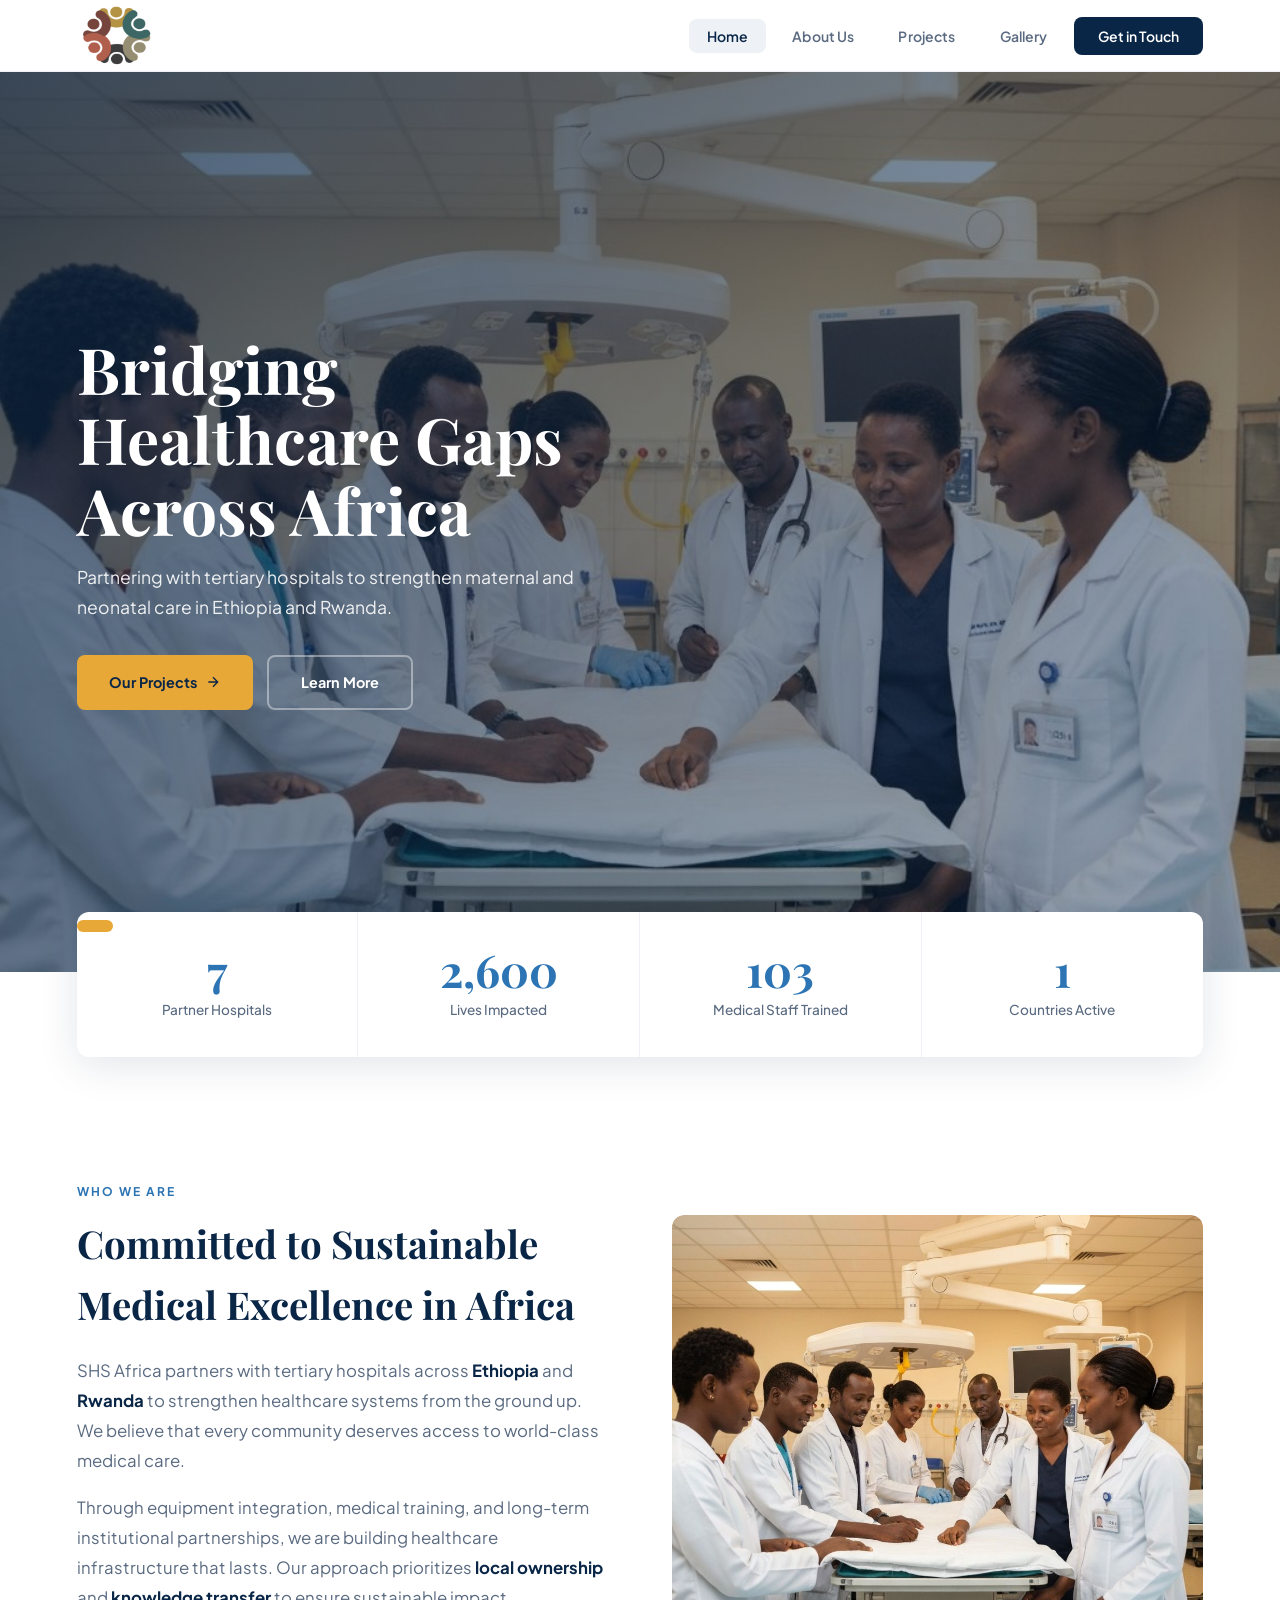
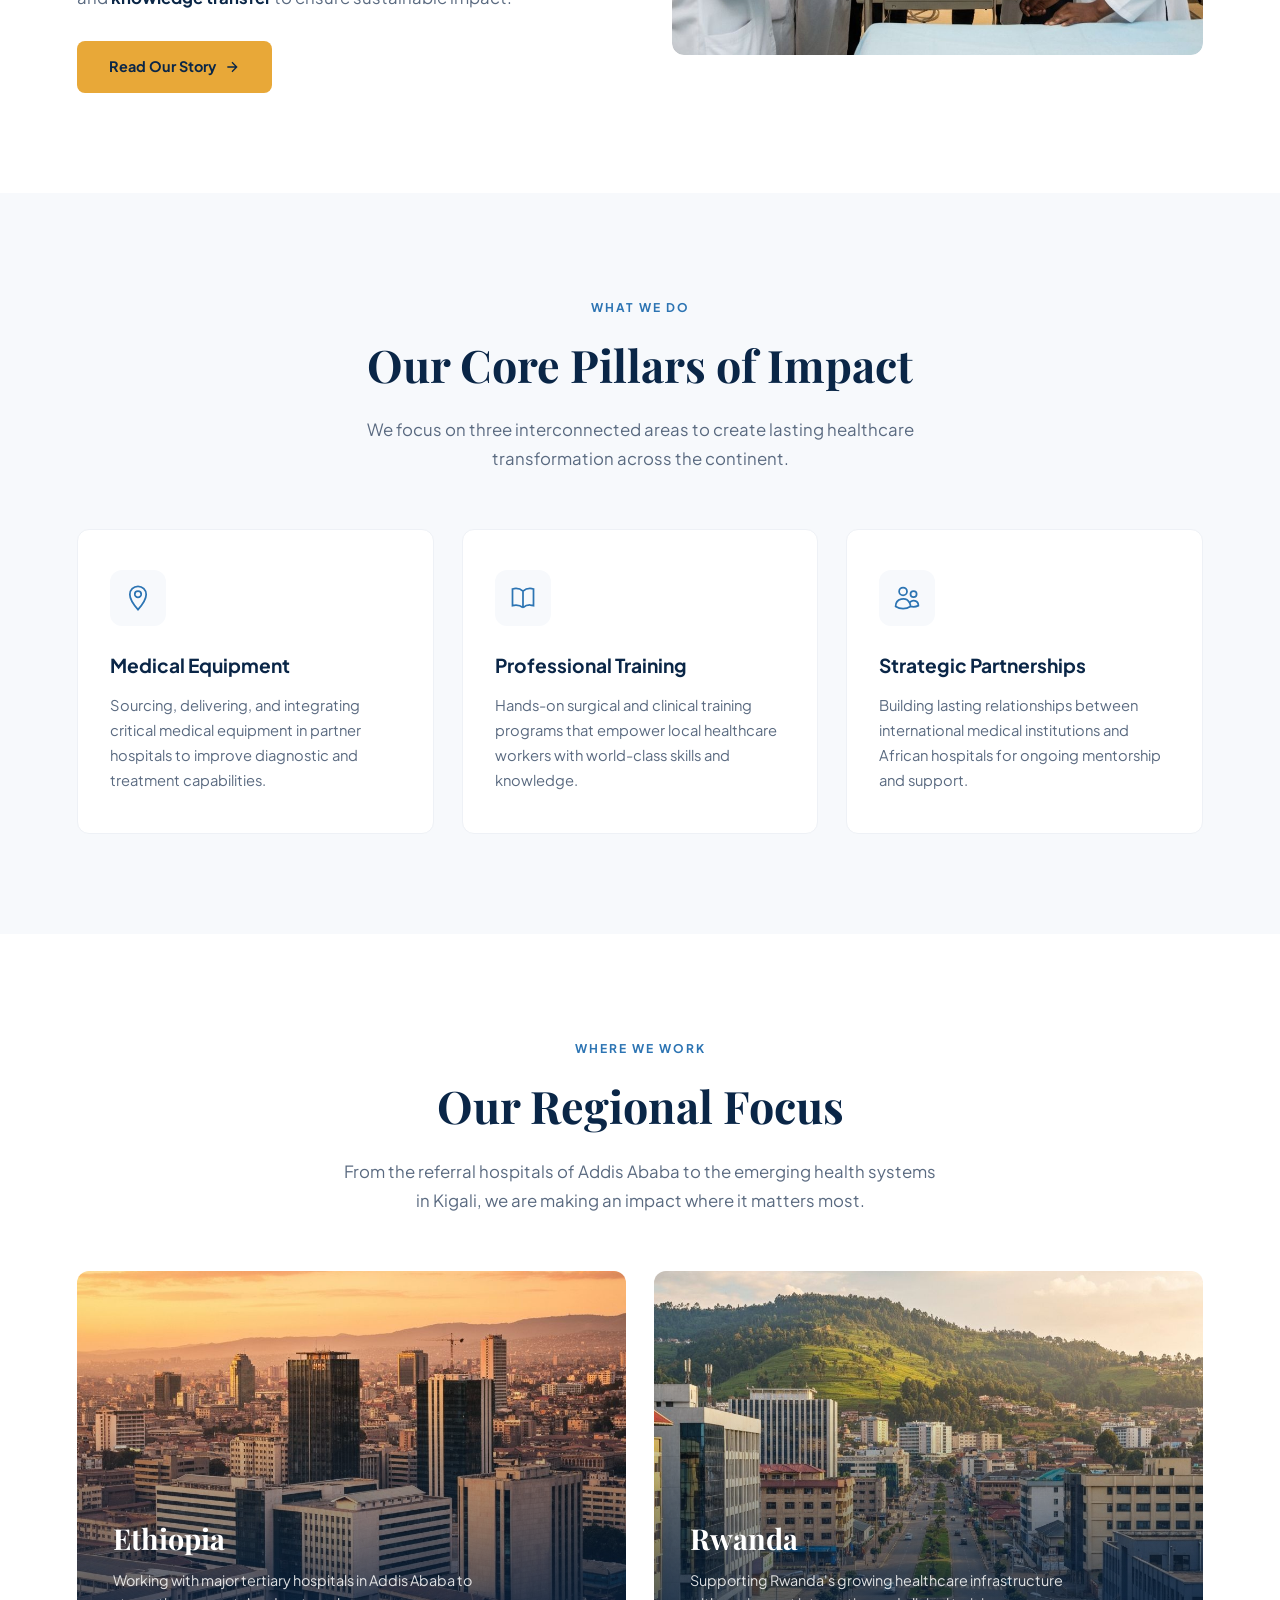
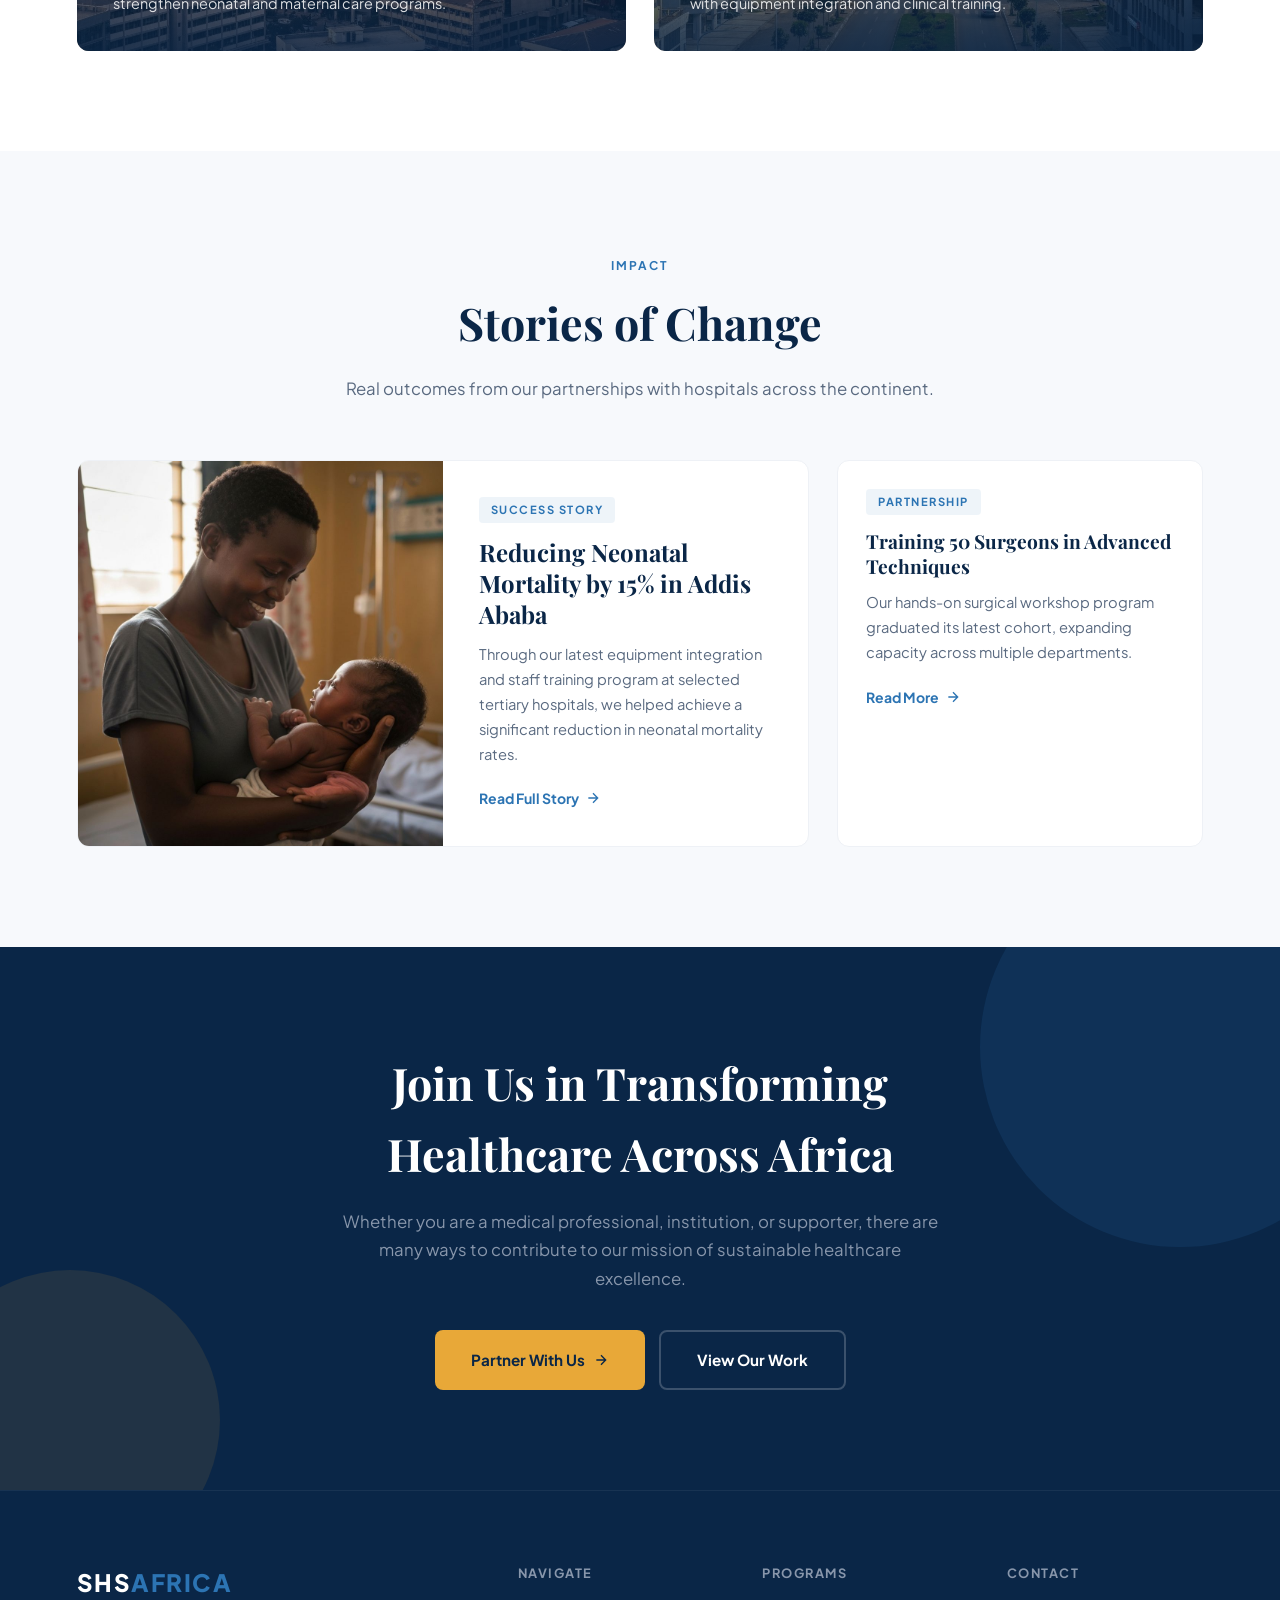
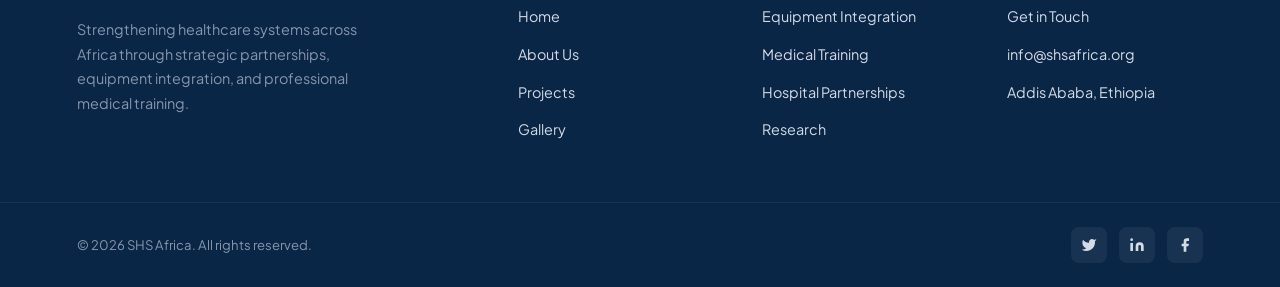
==== public/index.html @ d33ecc24 "first commit" ====
<!DOCTYPE html>
<html lang="en">
<head>
    <meta charset="UTF-8">
    <meta name="viewport" content="width=device-width, initial-scale=1.0">
    <title>Home | SHS Africa</title>
    <meta name="description" content="SHS Africa - Bridging healthcare gaps across Ethiopia and Rwanda through medical training, equipment, and partnerships.">
    <link rel="stylesheet" href="style.css">
    <link href="https://fonts.googleapis.com/css2?family=Plus+Jakarta+Sans:wght@400;500;600;700;800&family=Playfair+Display:wght@500;700;800&display=swap" rel="stylesheet">
</head>
<body>
    <!-- Navbar -->
    <nav class="navbar" id="navbar">
        <a href="index.html" class="logo"><img src="images/logo (1).png" style="width:80px; height: 60px;"></a>
       <button class="menu-toggle" id="menuToggle" aria-label="Toggle navigation menu">
            <span></span>
            <span></span>
            <span></span>
        </button>
        <ul class="nav-links" id="navLinks">
            <li><a href="index.html" class="active">Home</a></li>
            <li><a href="about.html">About Us</a></li>
            <li><a href="projects.html">Projects</a></li>
            <li><a href="gallery.html">Gallery</a></li>
            <li><a href="contact.html" class="btn-nav">Get in Touch</a></li>
        </ul>
    </nav>

    <!-- Hero Slider -->
    <section class="hero-slider" id="heroSlider">
        <div class="slide active" style="background-image: url('images/hero-1.jpg')">
            <div class="hero-content">
                <!-- <span class="hero-tag">Healthcare Excellence</span> -->
                <h1>Bridging Healthcare Gaps Across Africa</h1>
                <p>Partnering with tertiary hospitals to strengthen maternal and neonatal care in Ethiopia and Rwanda.</p>
                <div class="hero-buttons">
                    <a href="projects.html" class="btn-primary">
                        Our Projects
                        <svg width="16" height="16" viewBox="0 0 24 24" fill="none" stroke="currentColor" stroke-width="2"><path d="M5 12h14m-7-7 7 7-7 7"/></svg>
                    </a>
                    <a href="about.html" class="btn-outline">Learn More</a>
                </div>
            </div>
        </div>
        <div class="slide" style="background-image: url('images/hero-2.jpg')">
            <div class="hero-content">
                <!-- <span class="hero-tag">Saving Lives</span> -->
                <h1>Every Mother and Child Deserves a Chance</h1>
                <p>Our programs focus on reducing neonatal mortality and improving maternal health outcomes across the continent.</p>
                <div class="hero-buttons">
                    <a href="about.html" class="btn-primary">
                        About Our Mission
                        <svg width="16" height="16" viewBox="0 0 24 24" fill="none" stroke="currentColor" stroke-width="2"><path d="M5 12h14m-7-7 7 7-7 7"/></svg>
                    </a>
                    <a href="contact.html" class="btn-outline">Partner With Us</a>
                </div>
            </div>
        </div>
        <div class="slide" style="background-image: url('images/hero-3.jpg')">
            <div class="hero-content">
                <!-- <span class="hero-tag">Medical Training</span> -->
                <h1>Building Capacity Through Knowledge Transfer</h1>
                <p>Empowering healthcare professionals with advanced training in surgical techniques and critical care.</p>
                <div class="hero-buttons">
                    <a href="projects.html" class="btn-primary">
                        Explore Programs
                        <svg width="16" height="16" viewBox="0 0 24 24" fill="none" stroke="currentColor" stroke-width="2"><path d="M5 12h14m-7-7 7 7-7 7"/></svg>
                    </a>
                    <a href="gallery.html" class="btn-outline">View Gallery</a>
                </div>
            </div>
        </div>
        <div class="slider-dots" id="sliderDots"></div>
    </section>

    <!-- Stats Bar -->
    <section class="stats-bar reveal">
        <div class="stats-inner">
            <div class="stat-item">
                <div class="stat-number" data-target="15">0</div>
                <div class="stat-label">Partner Hospitals</div>
            </div>
            <div class="stat-item">
                <div class="stat-number" data-target="5000">0</div>
                <div class="stat-label">Lives Impacted</div>
            </div>
            <div class="stat-item">
                <div class="stat-number" data-target="200">0</div>
                <div class="stat-label">Medical Staff Trained</div>
            </div>
            <div class="stat-item">
                <div class="stat-number" data-target="2">0</div>
                <div class="stat-label">Countries Active</div>
            </div>
        </div>
    </section>

    <!-- Mission Section -->
    <section class="mission-section">
        <div class="mission-grid">
            <div class="mission-content reveal-left">
                <span class="section-tag">Who We Are</span>
                <h2>Committed to Sustainable Medical Excellence in Africa</h2>
                <p>SHS Africa partners with tertiary hospitals across <strong>Ethiopia</strong> and <strong>Rwanda</strong> to strengthen healthcare systems from the ground up. We believe that every community deserves access to world-class medical care.</p>
                <p>Through equipment integration, medical training, and long-term institutional partnerships, we are building healthcare infrastructure that lasts. Our approach prioritizes <strong>local ownership</strong> and <strong>knowledge transfer</strong> to ensure sustainable impact.</p>
                <div style="margin-top: 28px;">
                    <a href="about.html" class="btn-primary">
                        Read Our Story
                        <svg width="16" height="16" viewBox="0 0 24 24" fill="none" stroke="currentColor" stroke-width="2"><path d="M5 12h14m-7-7 7 7-7 7"/></svg>
                    </a>
                </div>
            </div>
            <div class="mission-image reveal-right">
                <img src="images/hero-1.jpg" alt="SHS Africa team working at a hospital in Ethiopia">
            </div>
        </div>
    </section>

    <!-- Pillars Section -->
    <section class="pillars-section">
        <div class="section-header reveal">
            <span class="section-tag">What We Do</span>
            <h2>Our Core Pillars of Impact</h2>
            <p>We focus on three interconnected areas to create lasting healthcare transformation across the continent.</p>
        </div>
        <div class="pillars-grid">
            <div class="pillar-card reveal" style="transition-delay: 0.1s;">
                <div class="pillar-icon">
                    <svg viewBox="0 0 24 24"><path d="M12 2a7 7 0 0 0-7 7c0 5 7 13 7 13s7-8 7-13a7 7 0 0 0-7-7Zm0 9.5A2.5 2.5 0 1 1 12 6a2.5 2.5 0 0 1 0 5.5Z"/></svg>
                </div>
                <h3>Medical Equipment</h3>
                <p>Sourcing, delivering, and integrating critical medical equipment in partner hospitals to improve diagnostic and treatment capabilities.</p>
            </div>
            <div class="pillar-card reveal" style="transition-delay: 0.2s;">
                <div class="pillar-icon">
                    <svg viewBox="0 0 24 24"><path d="M12 6.042A8.967 8.967 0 0 0 6 3.75c-1.052 0-2.062.18-3 .512v14.25A8.987 8.987 0 0 1 6 18c2.305 0 4.408.867 6 2.292m0-14.25a8.966 8.966 0 0 1 6-2.292c1.052 0 2.062.18 3 .512v14.25A8.987 8.987 0 0 0 18 18a8.967 8.967 0 0 0-6 2.292m0-14.25v14.25"/></svg>
                </div>
                <h3>Professional Training</h3>
                <p>Hands-on surgical and clinical training programs that empower local healthcare workers with world-class skills and knowledge.</p>
            </div>
            <div class="pillar-card reveal" style="transition-delay: 0.3s;">
                <div class="pillar-icon">
                    <svg viewBox="0 0 24 24"><path d="M15 19.128a9.38 9.38 0 0 0 2.625.372 9.337 9.337 0 0 0 4.121-.952 4.125 4.125 0 0 0-7.533-2.493M15 19.128v-.003c0-1.113-.285-2.16-.786-3.07M15 19.128v.106A12.318 12.318 0 0 1 8.624 21c-2.331 0-4.512-.645-6.374-1.766l-.001-.109a6.375 6.375 0 0 1 11.964-3.07M12 6.375a3.375 3.375 0 1 1-6.75 0 3.375 3.375 0 0 1 6.75 0Zm8.25 2.25a2.625 2.625 0 1 1-5.25 0 2.625 2.625 0 0 1 5.25 0Z"/></svg>
                </div>
                <h3>Strategic Partnerships</h3>
                <p>Building lasting relationships between international medical institutions and African hospitals for ongoing mentorship and support.</p>
            </div>
        </div>
    </section>

    <!-- Regional Focus -->
    <section class="regions-section">
        <div class="section-header reveal">
            <span class="section-tag">Where We Work</span>
            <h2>Our Regional Focus</h2>
            <p>From the referral hospitals of Addis Ababa to the emerging health systems in Kigali, we are making an impact where it matters most.</p>
        </div>
        <div class="regions-grid">
            <div class="region-card reveal-scale" style="transition-delay: 0.1s;">
                <img src="images/impact-ethiopia.jpg" alt="Addis Ababa, Ethiopia cityscape">
                <div class="region-overlay">
                    <h3>Ethiopia</h3>
                    <p>Working with major tertiary hospitals in Addis Ababa to strengthen neonatal and maternal care programs.</p>
                </div>
            </div>
            <div class="region-card reveal-scale" style="transition-delay: 0.2s;">
                <img src="images/impact-rwanda.jpg" alt="Kigali, Rwanda cityscape">
                <div class="region-overlay">
                    <h3>Rwanda</h3>
                    <p>Supporting Rwanda's growing healthcare infrastructure with equipment integration and clinical training.</p>
                </div>
            </div>
        </div>
    </section>

    <!-- Success Stories -->
    <section class="stories-section">
        <div class="section-header reveal">
            <span class="section-tag">Impact</span>
            <h2>Stories of Change</h2>
            <p>Real outcomes from our partnerships with hospitals across the continent.</p>
        </div>
        <div class="stories-grid">
            <div class="story-card featured reveal" style="transition-delay: 0.1s;">
                <div class="story-image">
                    <img src="images/hero-2.jpg" alt="Mother and child at hospital in Ethiopia">
                </div>
                <div class="story-body">
                    <span class="story-tag">Success Story</span>
                    <h3>Reducing Neonatal Mortality by 15% in Addis Ababa</h3>
                    <p>Through our latest equipment integration and staff training program at selected tertiary hospitals, we helped achieve a significant reduction in neonatal mortality rates.</p>
                    <a href="projects.html" class="story-link">
                        Read Full Story
                        <svg viewBox="0 0 24 24"><path d="M5 12h14m-7-7 7 7-7 7"/></svg>
                    </a>
                </div>
            </div>
            <div class="story-card small reveal" style="transition-delay: 0.2s;">
                <div class="story-body">
                    <span class="story-tag">Partnership</span>
                    <h3>Training 50 Surgeons in Advanced Techniques</h3>
                    <p>Our hands-on surgical workshop program graduated its latest cohort, expanding capacity across multiple departments.</p>
                    <a href="projects.html" class="story-link">
                        Read More
                        <svg viewBox="0 0 24 24"><path d="M5 12h14m-7-7 7 7-7 7"/></svg>
                    </a>
                </div>
            </div>
        </div>
    </section>

    <!-- CTA Section -->
    <section class="cta-section">
        <div class="cta-content reveal">
            <h2>Join Us in Transforming Healthcare Across Africa</h2>
            <p>Whether you are a medical professional, institution, or supporter, there are many ways to contribute to our mission of sustainable healthcare excellence.</p>
            <div class="cta-buttons">
                <a href="contact.html" class="btn-cta-primary">
                    Partner With Us
                    <svg width="16" height="16" viewBox="0 0 24 24" fill="none" stroke="currentColor" stroke-width="2"><path d="M5 12h14m-7-7 7 7-7 7"/></svg>
                </a>
                <a href="projects.html" class="btn-cta-outline">View Our Work</a>
            </div>
        </div>
    </section>

    <!-- Footer -->
    <footer class="footer">
        <div class="footer-main">
            <div class="footer-brand">
                <a href="index.html" class="logo" style="color: white;">SHS<span>AFRICA</span></a>
                <p>Strengthening healthcare systems across Africa through strategic partnerships, equipment integration, and professional medical training.</p>
            </div>
            <div class="footer-col">
                <h4>Navigate</h4>
                <ul>
                    <li><a href="index.html">Home</a></li>
                    <li><a href="about.html">About Us</a></li>
                    <li><a href="projects.html">Projects</a></li>
                    <li><a href="gallery.html">Gallery</a></li>
                </ul>
            </div>
            <div class="footer-col">
                <h4>Programs</h4>
                <ul>
                    <li><a href="projects.html">Equipment Integration</a></li>
                    <li><a href="projects.html">Medical Training</a></li>
                    <li><a href="projects.html">Hospital Partnerships</a></li>
                    <li><a href="projects.html">Research</a></li>
                </ul>
            </div>
            <div class="footer-col">
                <h4>Contact</h4>
                <ul>
                    <li><a href="contact.html">Get in Touch</a></li>
                    <li><a href="mailto:info@shsafrica.org">info@shsafrica.org</a></li>
                    <li><a href="contact.html">Addis Ababa, Ethiopia</a></li>
                </ul>
            </div>
        </div>
        <div class="footer-bottom">
            <p>&copy; 2026 SHS Africa. All rights reserved.</p>
            <div class="footer-social">
                <a href="#" aria-label="Twitter">
                    <svg viewBox="0 0 24 24"><path d="M23 3a10.9 10.9 0 0 1-3.14 1.53 4.48 4.48 0 0 0-7.86 3v1A10.66 10.66 0 0 1 3 4s-4 9 5 13a11.64 11.64 0 0 1-7 2c9 5 20 0 20-11.5a4.5 4.5 0 0 0-.08-.83A7.72 7.72 0 0 0 23 3Z"/></svg>
                </a>
                <a href="#" aria-label="LinkedIn">
                    <svg viewBox="0 0 24 24"><path d="M16 8a6 6 0 0 1 6 6v7h-4v-7a2 2 0 0 0-4 0v7h-4v-7a6 6 0 0 1 6-6ZM2 9h4v12H2ZM4 6a2 2 0 1 0 0-4 2 2 0 0 0 0 4Z"/></svg>
                </a>
                <a href="#" aria-label="Facebook">
                    <svg viewBox="0 0 24 24"><path d="M18 2h-3a5 5 0 0 0-5 5v3H7v4h3v8h4v-8h3l1-4h-4V7a1 1 0 0 1 1-1h3Z"/></svg>
                </a>
            </div>
        </div>
    </footer>

    <script src="script.js"></script>
</body>
</html>
---- public/style.css ----
/* ===== SHS AFRICA — Homepage Styles ===== */

/* --- Reset & Variables --- */
:root {
  --navy: #0A2647;
  --navy-light: #0E3460;
  --teal: #2C74B3;
  --teal-light: #3D8FD1;
  --accent: #E8A838;
  --accent-hover: #D4952E;
  --white: #FFFFFF;
  --off-white: #F7F9FC;
  --gray-100: #EEF1F6;
  --gray-200: #D5DBE5;
  --gray-400: #8896AB;
  --gray-600: #5A6A80;
  --text-primary: #0A2647;
  --text-secondary: #5A6A80;
  --radius: 12px;
  --shadow-sm: 0 1px 3px rgba(10, 38, 71, 0.06);
  --shadow-md: 0 4px 20px rgba(10, 38, 71, 0.08);
  --shadow-lg: 0 8px 40px rgba(10, 38, 71, 0.12);
  --transition: 0.35s cubic-bezier(0.4, 0, 0.2, 1);
}

*,
*::before,
*::after {
  margin: 0;
  padding: 0;
  box-sizing: border-box;
}

html {
  scroll-behavior: smooth;
  -webkit-font-smoothing: antialiased;
  -moz-osx-font-smoothing: grayscale;
}

body {
  font-family: 'Plus Jakarta Sans', -apple-system, BlinkMacSystemFont, sans-serif;
  background: var(--white);
  color: var(--text-primary);
  line-height: 1.6;
  overflow-x: hidden;
}

a {
  text-decoration: none;
  color: inherit;
}

ul {
  list-style: none;
}

img {
  max-width: 100%;
  display: block;
}

.container {
  max-width: 1200px;
  margin: 0 auto;
  padding: 0 24px;
}


/* --- Navbar --- */
.navbar {
  position: fixed;
  top: 0;
  left: 0;
  right: 0;
  z-index: 1000;
  display: flex;
  justify-content: space-between;
  align-items: center;
  padding: 0 6%;
  height: 72px;
  background: rgba(255, 255, 255, 0.97);
  backdrop-filter: blur(12px);
  -webkit-backdrop-filter: blur(12px);
  border-bottom: 1px solid var(--gray-100);
  transition: var(--transition);
}

.navbar.scrolled {
  box-shadow: var(--shadow-sm);
}

.logo {
  font-size: 1.5rem;
  font-weight: 800;
  letter-spacing: 1.5px;
  color: var(--navy);
}

.logo span {
  color: var(--teal);
}

.nav-links {
  display: flex;
  align-items: center;
  gap: 8px;
}

.nav-links li a {
  padding: 8px 18px;
  font-weight: 600;
  font-size: 0.875rem;
  color: var(--gray-600);
  border-radius: 8px;
  transition: var(--transition);
  letter-spacing: 0.01em;
}

.nav-links li a:hover,
.nav-links li a.active {
  color: var(--navy);
  background: var(--gray-100);
}

.btn-nav {
  background: var(--navy) !important;
  color: var(--white) !important;
  padding: 10px 24px !important;
  border-radius: 8px !important;
  font-weight: 600 !important;
  transition: var(--transition) !important;
}

.btn-nav:hover {
  background: var(--navy-light) !important;
  transform: translateY(-1px);
  box-shadow: var(--shadow-md);
}

/* Mobile menu toggle */
.menu-toggle {
  display: none;
  flex-direction: column;
  gap: 5px;
  cursor: pointer;
  z-index: 1001;
  background: none;
  border: none;
  padding: 4px;
}

.menu-toggle span {
  display: block;
  width: 24px;
  height: 2px;
  background: var(--navy);
  border-radius: 2px;
  transition: var(--transition);
}

.menu-toggle.active span:nth-child(1) {
  transform: rotate(45deg) translate(5px, 5px);
}

.menu-toggle.active span:nth-child(2) {
  opacity: 0;
}

.menu-toggle.active span:nth-child(3) {
  transform: rotate(-45deg) translate(5px, -5px);
}


/* --- Hero Slider --- */
.hero-slider {
  position: relative;
  height: 100vh;
  min-height: 600px;
  overflow: hidden;
  margin-top: 72px;
}

.slide {
  position: absolute;
  inset: 0;
  display: flex;
  align-items: center;
  background-size: cover;
  background-position: center;
  opacity: 0;
  transition: opacity 1.2s ease-in-out;
}

.slide::after {
  content: '';
  position: absolute;
  inset: 0;
  background: linear-gradient(135deg, rgba(10, 38, 71, 0.75) 0%, rgba(10, 38, 71, 0.35) 100%);
}

.slide.active {
  opacity: 1;
  z-index: 1;
}

.hero-content {
  position: relative;
  z-index: 2;
  max-width: 680px;
  padding: 0 6%;
  color: var(--white);
  transform: translateY(30px);
  opacity: 0;
  transition: all 0.8s cubic-bezier(0.4, 0, 0.2, 1) 0.3s;
}

.slide.active .hero-content {
  transform: translateY(0);
  opacity: 1;
}

.hero-tag {
  display: inline-block;
  background: var(--accent);
  color: var(--navy);
  padding: 6px 16px;
  font-size: 0.75rem;
  font-weight: 700;
  letter-spacing: 1.5px;
  text-transform: uppercase;
  border-radius: 4px;
  margin-bottom: 20px;
}

.hero-content h1 {
  font-family: 'Playfair Display', serif;
  font-size: clamp(2.4rem, 5vw, 4rem);
  line-height: 1.1;
  margin-bottom: 18px;
  text-wrap: balance;
}

.hero-content p {
  font-size: 1.1rem;
  line-height: 1.7;
  opacity: 0.9;
  margin-bottom: 32px;
  max-width: 520px;
}

.hero-buttons {
  display: flex;
  gap: 14px;
  flex-wrap: wrap;
}

.btn-primary {
  display: inline-flex;
  align-items: center;
  gap: 8px;
  background: var(--accent);
  color: var(--navy);
  padding: 14px 32px;
  border-radius: 8px;
  font-weight: 700;
  font-size: 0.9rem;
  transition: var(--transition);
  border: none;
  cursor: pointer;
}

.btn-primary:hover {
  background: var(--accent-hover);
  transform: translateY(-2px);
  box-shadow: 0 6px 20px rgba(232, 168, 56, 0.35);
}

.btn-outline {
  display: inline-flex;
  align-items: center;
  gap: 8px;
  background: transparent;
  color: var(--white);
  padding: 14px 32px;
  border-radius: 8px;
  font-weight: 700;
  font-size: 0.9rem;
  border: 2px solid rgba(255, 255, 255, 0.4);
  transition: var(--transition);
  cursor: pointer;
}

.btn-outline:hover {
  background: rgba(255, 255, 255, 0.1);
  border-color: var(--white);
}

/* Slider dots */
.slider-dots {
  position: absolute;
  bottom: 40px;
  left: 6%;
  z-index: 10;
  display: flex;
  gap: 10px;
}

.slider-dot {
  width: 12px;
  height: 12px;
  border-radius: 50%;
  background: rgba(255, 255, 255, 0.4);
  cursor: pointer;
  transition: var(--transition);
  border: none;
}

.slider-dot.active {
  background: var(--accent);
  width: 36px;
  border-radius: 6px;
}


/* --- Stats Bar --- */
.stats-bar {
  position: relative;
  z-index: 5;
  margin-top: -60px;
  padding: 0 6%;
}

.stats-inner {
  background: var(--white);
  border-radius: var(--radius);
  box-shadow: var(--shadow-lg);
  display: grid;
  grid-template-columns: repeat(4, 1fr);
  overflow: hidden;
}

.stat-item {
  padding: 36px 32px;
  text-align: center;
  border-right: 1px solid var(--gray-100);
  transition: var(--transition);
}

.stat-item:last-child {
  border-right: none;
}

.stat-item:hover {
  background: var(--off-white);
}

.stat-number {
  font-family: 'Playfair Display', serif;
  font-size: 2.8rem;
  font-weight: 700;
  color: var(--teal);
  line-height: 1;
  margin-bottom: 6px;
}

.stat-label {
  font-size: 0.85rem;
  color: var(--gray-600);
  font-weight: 500;
}


/* --- Section Shared --- */
.section-header {
  text-align: center;
  max-width: 600px;
  margin: 0 auto 56px;
}

.section-tag {
  display: inline-block;
  font-size: 0.75rem;
  font-weight: 700;
  letter-spacing: 2px;
  text-transform: uppercase;
  color: var(--teal);
  margin-bottom: 12px;
}

.section-header h2 {
  font-family: 'Playfair Display', serif;
  font-size: clamp(2rem, 3.5vw, 2.8rem);
  color: var(--navy);
  margin-bottom: 16px;
  text-wrap: balance;
}

.section-header p {
  font-size: 1.05rem;
  color: var(--gray-600);
  line-height: 1.7;
}


/* --- Mission / About Section --- */
.mission-section {
  padding: 120px 6% 100px;
  background: var(--white);
}

.mission-grid {
  display: grid;
  grid-template-columns: 1fr 1fr;
  gap: 64px;
  align-items: center;
}

.mission-content .section-tag {
  text-align: left;
}

.mission-content h2 {
  font-family: 'Playfair Display', serif;
  font-size: clamp(2rem, 3vw, 2.6rem);
  color: var(--navy);
  margin-bottom: 20px;
  text-wrap: balance;
}

.mission-content p {
  font-size: 1.05rem;
  color: var(--gray-600);
  line-height: 1.8;
  margin-bottom: 16px;
}

.mission-content p strong {
  color: var(--navy);
}

.mission-image {
  position: relative;
  border-radius: var(--radius);
  overflow: hidden;
}

.mission-image img {
  width: 100%;
  height: 440px;
  object-fit: cover;
  border-radius: var(--radius);
}

.mission-image::after {
  content: '';
  position: absolute;
  bottom: -12px;
  right: -12px;
  width: 120px;
  height: 120px;
  border: 4px solid var(--accent);
  border-radius: var(--radius);
  z-index: -1;
}


/* --- Pillars Section --- */
.pillars-section {
  padding: 100px 6%;
  background: var(--off-white);
}

.pillars-grid {
  display: grid;
  grid-template-columns: repeat(3, 1fr);
  gap: 28px;
}

.pillar-card {
  background: var(--white);
  padding: 40px 32px;
  border-radius: var(--radius);
  border: 1px solid var(--gray-100);
  transition: var(--transition);
  position: relative;
  overflow: hidden;
}

.pillar-card::before {
  content: '';
  position: absolute;
  top: 0;
  left: 0;
  right: 0;
  height: 4px;
  background: var(--teal);
  transform: scaleX(0);
  transform-origin: left;
  transition: transform 0.4s ease;
}

.pillar-card:hover::before {
  transform: scaleX(1);
}

.pillar-card:hover {
  transform: translateY(-6px);
  box-shadow: var(--shadow-lg);
  border-color: transparent;
}

.pillar-icon {
  width: 56px;
  height: 56px;
  background: var(--off-white);
  border-radius: 12px;
  display: flex;
  align-items: center;
  justify-content: center;
  margin-bottom: 24px;
  transition: var(--transition);
}

.pillar-card:hover .pillar-icon {
  background: var(--teal);
}

.pillar-icon svg {
  width: 28px;
  height: 28px;
  stroke: var(--teal);
  fill: none;
  stroke-width: 1.5;
  transition: var(--transition);
}

.pillar-card:hover .pillar-icon svg {
  stroke: var(--white);
}

.pillar-card h3 {
  font-size: 1.2rem;
  font-weight: 700;
  color: var(--navy);
  margin-bottom: 12px;
}

.pillar-card p {
  font-size: 0.92rem;
  color: var(--gray-600);
  line-height: 1.7;
}


/* --- Regional Focus --- */
.regions-section {
  padding: 100px 6%;
  background: var(--white);
}

.regions-grid {
  display: grid;
  grid-template-columns: 1fr 1fr;
  gap: 28px;
}

.region-card {
  position: relative;
  border-radius: var(--radius);
  overflow: hidden;
  height: 380px;
  cursor: pointer;
}

.region-card img {
  width: 100%;
  height: 100%;
  object-fit: cover;
  transition: transform 0.6s ease;
}

.region-card:hover img {
  transform: scale(1.05);
}

.region-overlay {
  position: absolute;
  inset: 0;
  background: linear-gradient(180deg, rgba(10, 38, 71, 0) 30%, rgba(10, 38, 71, 0.85) 100%);
  display: flex;
  flex-direction: column;
  justify-content: flex-end;
  padding: 36px;
  color: var(--white);
}

.region-overlay h3 {
  font-family: 'Playfair Display', serif;
  font-size: 1.8rem;
  margin-bottom: 8px;
}

.region-overlay p {
  font-size: 0.9rem;
  opacity: 0.85;
  line-height: 1.6;
  max-width: 400px;
}


/* --- Success Stories --- */
.stories-section {
  padding: 100px 6%;
  background: var(--off-white);
}

.stories-grid {
  display: grid;
  grid-template-columns: 2fr 1fr;
  gap: 28px;
}

.story-card {
  background: var(--white);
  border-radius: var(--radius);
  border: 1px solid var(--gray-100);
  overflow: hidden;
  transition: var(--transition);
}

.story-card:hover {
  box-shadow: var(--shadow-md);
  border-color: transparent;
}

.story-card.featured {
  display: grid;
  grid-template-columns: 1fr 1fr;
}

.story-image {
  overflow: hidden;
}

.story-image img {
  width: 100%;
  height: 100%;
  min-height: 300px;
  object-fit: cover;
  transition: transform 0.5s ease;
}

.story-card:hover .story-image img {
  transform: scale(1.04);
}

.story-body {
  padding: 36px;
  display: flex;
  flex-direction: column;
  justify-content: center;
}

.story-tag {
  display: inline-block;
  width: fit-content;
  font-size: 0.7rem;
  font-weight: 700;
  letter-spacing: 1.5px;
  text-transform: uppercase;
  color: var(--teal);
  background: rgba(44, 116, 179, 0.08);
  padding: 4px 12px;
  border-radius: 4px;
  margin-bottom: 14px;
}

.story-body h3 {
  font-family: 'Playfair Display', serif;
  font-size: 1.5rem;
  color: var(--navy);
  margin-bottom: 12px;
  line-height: 1.3;
}

.story-body p {
  font-size: 0.92rem;
  color: var(--gray-600);
  line-height: 1.7;
  margin-bottom: 20px;
}

.story-link {
  display: inline-flex;
  align-items: center;
  gap: 6px;
  font-weight: 700;
  font-size: 0.875rem;
  color: var(--teal);
  transition: var(--transition);
}

.story-link:hover {
  gap: 10px;
  color: var(--navy);
}

.story-link svg {
  width: 16px;
  height: 16px;
  stroke: currentColor;
  fill: none;
  stroke-width: 2;
}

.story-card.small .story-body {
  padding: 28px;
}

.story-card.small h3 {
  font-size: 1.2rem;
}


/* --- CTA Section --- */
.cta-section {
  padding: 100px 6%;
  background: var(--navy);
  text-align: center;
  position: relative;
  overflow: hidden;
}

.cta-section::before {
  content: '';
  position: absolute;
  top: -100px;
  right: -100px;
  width: 400px;
  height: 400px;
  border-radius: 50%;
  background: rgba(44, 116, 179, 0.15);
}

.cta-section::after {
  content: '';
  position: absolute;
  bottom: -80px;
  left: -80px;
  width: 300px;
  height: 300px;
  border-radius: 50%;
  background: rgba(232, 168, 56, 0.1);
}

.cta-content {
  position: relative;
  z-index: 2;
  max-width: 600px;
  margin: 0 auto;
}

.cta-content h2 {
  font-family: 'Playfair Display', serif;
  font-size: clamp(2rem, 3.5vw, 2.8rem);
  color: var(--white);
  margin-bottom: 18px;
  text-wrap: balance;
}

.cta-content p {
  font-size: 1.05rem;
  color: var(--gray-400);
  line-height: 1.7;
  margin-bottom: 36px;
}

.cta-buttons {
  display: flex;
  justify-content: center;
  gap: 14px;
  flex-wrap: wrap;
}

.btn-cta-primary {
  display: inline-flex;
  align-items: center;
  gap: 8px;
  background: var(--accent);
  color: var(--navy);
  padding: 16px 36px;
  border-radius: 8px;
  font-weight: 700;
  font-size: 0.95rem;
  transition: var(--transition);
  border: none;
  cursor: pointer;
}

.btn-cta-primary:hover {
  background: var(--accent-hover);
  transform: translateY(-2px);
  box-shadow: 0 6px 20px rgba(232, 168, 56, 0.3);
}

.btn-cta-outline {
  display: inline-flex;
  align-items: center;
  gap: 8px;
  background: transparent;
  color: var(--white);
  padding: 16px 36px;
  border-radius: 8px;
  font-weight: 700;
  font-size: 0.95rem;
  border: 2px solid rgba(255, 255, 255, 0.2);
  transition: var(--transition);
  cursor: pointer;
}

.btn-cta-outline:hover {
  background: rgba(255, 255, 255, 0.08);
  border-color: rgba(255, 255, 255, 0.5);
}


/* --- Footer --- */
.footer {
  background: var(--navy);
  border-top: 1px solid rgba(255, 255, 255, 0.06);
  color: var(--white);
}

.footer-main {
  display: grid;
  grid-template-columns: 2fr 1fr 1fr 1fr;
  gap: 48px;
  padding: 72px 6% 48px;
}

.footer-brand p {
  color: var(--gray-400);
  font-size: 0.9rem;
  line-height: 1.7;
  margin-top: 16px;
  max-width: 320px;
}

.footer-col h4 {
  font-size: 0.8rem;
  font-weight: 700;
  letter-spacing: 1.5px;
  text-transform: uppercase;
  color: var(--gray-400);
  margin-bottom: 20px;
}

.footer-col ul li {
  margin-bottom: 12px;
}

.footer-col ul li a {
  font-size: 0.9rem;
  color: var(--gray-200);
  transition: var(--transition);
}

.footer-col ul li a:hover {
  color: var(--accent);
}

.footer-bottom {
  padding: 24px 6%;
  border-top: 1px solid rgba(255, 255, 255, 0.06);
  display: flex;
  justify-content: space-between;
  align-items: center;
}

.footer-bottom p {
  font-size: 0.82rem;
  color: var(--gray-400);
}

.footer-social {
  display: flex;
  gap: 12px;
}

.footer-social a {
  width: 36px;
  height: 36px;
  border-radius: 8px;
  background: rgba(255, 255, 255, 0.06);
  display: flex;
  align-items: center;
  justify-content: center;
  transition: var(--transition);
}

.footer-social a:hover {
  background: var(--teal);
}

.footer-social svg {
  width: 16px;
  height: 16px;
  fill: var(--gray-200);
}


/* --- Scroll Reveal Animations --- */
.reveal {
  opacity: 0;
  transform: translateY(40px);
  transition: all 0.8s cubic-bezier(0.4, 0, 0.2, 1);
}

.reveal.active {
  opacity: 1;
  transform: translateY(0);
}

.reveal-left {
  opacity: 0;
  transform: translateX(-40px);
  transition: all 0.8s cubic-bezier(0.4, 0, 0.2, 1);
}

.reveal-left.active {
  opacity: 1;
  transform: translateX(0);
}

.reveal-right {
  opacity: 0;
  transform: translateX(40px);
  transition: all 0.8s cubic-bezier(0.4, 0, 0.2, 1);
}

.reveal-right.active {
  opacity: 1;
  transform: translateX(0);
}

.reveal-scale {
  opacity: 0;
  transform: scale(0.95);
  transition: all 0.8s cubic-bezier(0.4, 0, 0.2, 1);
}

.reveal-scale.active {
  opacity: 1;
  transform: scale(1);
}


/* --- Responsive --- */
@media (max-width: 1024px) {
  .mission-grid {
    gap: 40px;
  }

  .pillars-grid {
    grid-template-columns: 1fr 1fr;
  }

  .footer-main {
    grid-template-columns: 1fr 1fr;
  }
}

@media (max-width: 768px) {
  .menu-toggle {
    display: flex;
  }

  .nav-links {
    position: fixed;
    top: 0;
    right: -100%;
    width: 280px;
    height: 100vh;
    background: var(--white);
    flex-direction: column;
    padding: 80px 32px 32px;
    gap: 4px;
    box-shadow: -8px 0 30px rgba(0, 0, 0, 0.1);
    transition: right 0.4s cubic-bezier(0.4, 0, 0.2, 1);
  }

  .nav-links.open {
    right: 0;
  }

  .nav-links li a {
    width: 100%;
    display: block;
    padding: 12px 16px;
    font-size: 1rem;
  }

  .hero-slider {
    height: 85vh;
    min-height: 500px;
    margin-top: 72px;
  }

  .stats-inner {
    grid-template-columns: 1fr 1fr;
  }

  .stat-item {
    padding: 28px 20px;
  }

  .stat-item:nth-child(2) {
    border-right: none;
  }

  .stat-item:nth-child(1),
  .stat-item:nth-child(2) {
    border-bottom: 1px solid var(--gray-100);
  }

  .mission-grid {
    grid-template-columns: 1fr;
  }

  .mission-image img {
    height: 320px;
  }

  .pillars-grid {
    grid-template-columns: 1fr;
  }

  .regions-grid {
    grid-template-columns: 1fr;
  }

  .region-card {
    height: 300px;
  }

  .stories-grid {
    grid-template-columns: 1fr;
  }

  .story-card.featured {
    grid-template-columns: 1fr;
  }

  .footer-main {
    grid-template-columns: 1fr;
    gap: 32px;
  }

  .footer-bottom {
    flex-direction: column;
    gap: 16px;
    text-align: center;
  }
}

@media (max-width: 480px) {
  .hero-content h1 {
    font-size: 2rem;
  }

  .stats-inner {
    grid-template-columns: 1fr;
  }

  .stat-item {
    border-right: none;
    border-bottom: 1px solid var(--gray-100);
  }

  .stat-item:last-child {
    border-bottom: none;
  }

  .hero-buttons {
    flex-direction: column;
  }

  .cta-buttons {
    flex-direction: column;
    align-items: center;
  }
}


/* =============================================
   INNER PAGES — Shared Styles
   ============================================= */

/* --- Page Hero (inner pages) --- */
.page-hero {
  position: relative;
  height: 480px;
  display: flex;
  align-items: center;
  justify-content: center;
  text-align: center;
  background-size: cover;
  background-position: center;
  margin-top: 72px;
  overflow: hidden;
}

.page-hero-short {
  height: 400px;
}

.page-hero-overlay {
  position: absolute;
  inset: 0;
  background: linear-gradient(135deg, rgba(10, 38, 71, 0.82) 0%, rgba(10, 38, 71, 0.55) 100%);
}

.page-hero-content {
  position: relative;
  z-index: 2;
  max-width: 680px;
  padding: 0 24px;
  color: var(--white);
}

.page-hero-content h1 {
  font-family: 'Playfair Display', serif;
  font-size: clamp(2.4rem, 5vw, 3.6rem);
  line-height: 1.12;
  margin-bottom: 16px;
  text-wrap: balance;
}

.page-hero-content p {
  font-size: 1.1rem;
  line-height: 1.7;
  opacity: 0.9;
  max-width: 520px;
  margin: 0 auto;
}


/* =============================================
   ABOUT PAGE
   ============================================= */

/* --- About Intro --- */
.about-intro {
  padding: 100px 6%;
  background: var(--white);
}

.about-intro-grid {
  display: grid;
  grid-template-columns: 1fr 1fr;
  gap: 64px;
  align-items: center;
}

.about-intro-content .section-tag {
  text-align: left;
}

.about-intro-content h2 {
  font-family: 'Playfair Display', serif;
  font-size: clamp(2rem, 3vw, 2.6rem);
  color: var(--navy);
  margin-bottom: 20px;
  text-wrap: balance;
}

.about-intro-content p {
  font-size: 1.02rem;
  color: var(--gray-600);
  line-height: 1.8;
  margin-bottom: 16px;
}

.about-intro-content p strong {
  color: var(--navy);
}

.about-intro-image {
  border-radius: var(--radius);
  overflow: hidden;
}

.about-intro-image img {
  width: 100%;
  height: 460px;
  object-fit: cover;
  border-radius: var(--radius);
}


/* --- Vision & Mission --- */
.vision-mission-section {
  padding: 100px 6%;
  background: var(--off-white);
}

.vm-grid {
  display: grid;
  grid-template-columns: 1fr 1fr;
  gap: 32px;
  max-width: 960px;
  margin: 0 auto;
}

.vm-card {
  background: var(--white);
  padding: 48px 40px;
  border-radius: var(--radius);
  border: 1px solid var(--gray-100);
  text-align: center;
  transition: var(--transition);
}

.vm-card:hover {
  box-shadow: var(--shadow-lg);
  transform: translateY(-4px);
  border-color: transparent;
}

.vm-icon {
  width: 64px;
  height: 64px;
  border-radius: 16px;
  background: rgba(44, 116, 179, 0.08);
  display: flex;
  align-items: center;
  justify-content: center;
  margin: 0 auto 24px;
}

.vm-icon svg {
  width: 30px;
  height: 30px;
  stroke: var(--teal);
}

.vm-icon.accent {
  background: rgba(232, 168, 56, 0.1);
}

.vm-icon.accent svg {
  stroke: var(--accent);
}

.vm-card h3 {
  font-family: 'Playfair Display', serif;
  font-size: 1.5rem;
  color: var(--navy);
  margin-bottom: 14px;
}

.vm-card p {
  font-size: 0.95rem;
  color: var(--gray-600);
  line-height: 1.75;
}


/* --- Four Pillars --- */
.four-pillars-section {
  padding: 100px 6%;
  background: var(--white);
}

.four-pillars-grid {
  display: grid;
  grid-template-columns: 1fr 1fr;
  gap: 28px;
}

.fp-card {
  display: flex;
  gap: 24px;
  background: var(--off-white);
  border-radius: var(--radius);
  padding: 36px;
  border: 1px solid var(--gray-100);
  transition: var(--transition);
}

.fp-card:hover {
  background: var(--white);
  box-shadow: var(--shadow-md);
  border-color: var(--teal);
}

.fp-number {
  font-family: 'Playfair Display', serif;
  font-size: 2.4rem;
  font-weight: 700;
  color: var(--teal);
  line-height: 1;
  opacity: 0.3;
  flex-shrink: 0;
}

.fp-card:hover .fp-number {
  opacity: 0.6;
}

.fp-content h3 {
  font-size: 1.15rem;
  font-weight: 700;
  color: var(--navy);
  margin-bottom: 14px;
}

.fp-content ul {
  list-style: none;
  display: flex;
  flex-direction: column;
  gap: 8px;
}

.fp-content ul li {
  font-size: 0.9rem;
  color: var(--gray-600);
  line-height: 1.6;
  padding-left: 20px;
  position: relative;
}

.fp-content ul li::before {
  content: '';
  position: absolute;
  left: 0;
  top: 9px;
  width: 6px;
  height: 6px;
  border-radius: 50%;
  background: var(--teal);
  opacity: 0.5;
}


/* --- Values Section --- */
.values-section {
  padding: 100px 6%;
  background: var(--off-white);
}

.values-grid {
  display: grid;
  grid-template-columns: repeat(3, 1fr);
  gap: 28px;
}

.value-item {
  text-align: center;
  padding: 36px 28px;
  background: var(--white);
  border-radius: var(--radius);
  border: 1px solid var(--gray-100);
  transition: var(--transition);
}

.value-item:hover {
  transform: translateY(-4px);
  box-shadow: var(--shadow-md);
  border-color: transparent;
}

.value-icon {
  width: 52px;
  height: 52px;
  border-radius: 12px;
  background: rgba(44, 116, 179, 0.08);
  display: flex;
  align-items: center;
  justify-content: center;
  margin: 0 auto 18px;
}

.value-icon svg {
  width: 24px;
  height: 24px;
  stroke: var(--teal);
}

.value-item h4 {
  font-size: 1.05rem;
  font-weight: 700;
  color: var(--navy);
  margin-bottom: 8px;
}

.value-item p {
  font-size: 0.88rem;
  color: var(--gray-600);
  line-height: 1.65;
}


/* =============================================
   PROJECTS PAGE
   ============================================= */

.projects-overview {
  padding: 100px 6% 60px;
  background: var(--white);
}

.project-row {
  display: grid;
  grid-template-columns: 1fr 1fr;
  gap: 56px;
  align-items: center;
  margin-bottom: 80px;
}

.project-row.reverse {
  direction: rtl;
}

.project-row.reverse > * {
  direction: ltr;
}

.project-image {
  border-radius: var(--radius);
  overflow: hidden;
}

.project-image img {
  width: 100%;
  height: 380px;
  object-fit: cover;
  border-radius: var(--radius);
  transition: transform 0.5s ease;
}

.project-image:hover img {
  transform: scale(1.03);
}

.project-content {
  padding: 12px 0;
}

.project-number {
  font-family: 'Playfair Display', serif;
  font-size: 3rem;
  font-weight: 700;
  color: var(--teal);
  opacity: 0.15;
  line-height: 1;
  margin-bottom: 8px;
}

.project-content h3 {
  font-family: 'Playfair Display', serif;
  font-size: 1.6rem;
  color: var(--navy);
  margin-bottom: 16px;
  line-height: 1.3;
}

.project-content p {
  font-size: 0.95rem;
  color: var(--gray-600);
  line-height: 1.75;
  margin-bottom: 24px;
}

.project-highlights {
  display: flex;
  flex-direction: column;
  gap: 12px;
}

.highlight-item {
  display: flex;
  align-items: flex-start;
  gap: 10px;
}

.highlight-item svg {
  width: 20px;
  height: 20px;
  flex-shrink: 0;
  stroke: var(--teal);
  margin-top: 1px;
}

.highlight-item span {
  font-size: 0.9rem;
  color: var(--text-primary);
  font-weight: 500;
  line-height: 1.5;
}


/* --- Projects Impact Section --- */
.project-impact {
  padding: 100px 6%;
  background: var(--navy);
}

.impact-grid {
  display: grid;
  grid-template-columns: repeat(4, 1fr);
  gap: 24px;
}

.impact-card {
  text-align: center;
  padding: 40px 24px;
  background: rgba(255, 255, 255, 0.04);
  border: 1px solid rgba(255, 255, 255, 0.08);
  border-radius: var(--radius);
  transition: var(--transition);
}

.impact-card:hover {
  background: rgba(255, 255, 255, 0.08);
  border-color: rgba(255, 255, 255, 0.15);
  transform: translateY(-4px);
}

.impact-number {
  font-family: 'Playfair Display', serif;
  font-size: 2.8rem;
  font-weight: 700;
  color: var(--accent);
  line-height: 1;
  margin-bottom: 8px;
}

.impact-label {
  font-size: 1rem;
  font-weight: 700;
  color: var(--white);
  margin-bottom: 4px;
}

.impact-desc {
  font-size: 0.82rem;
  color: var(--gray-400);
}


/* =============================================
   GALLERY PAGE
   ============================================= */

.gallery-section {
  padding: 80px 6% 100px;
  background: var(--white);
}

/* --- Gallery Filter --- */
.gallery-filter {
  display: flex;
  justify-content: center;
  gap: 10px;
  margin-bottom: 48px;
  flex-wrap: wrap;
}

.filter-btn {
  padding: 10px 24px;
  font-family: 'Plus Jakarta Sans', sans-serif;
  font-size: 0.85rem;
  font-weight: 600;
  border: 2px solid var(--gray-200);
  background: var(--white);
  color: var(--gray-600);
  border-radius: 8px;
  cursor: pointer;
  transition: var(--transition);
}

.filter-btn:hover {
  border-color: var(--teal);
  color: var(--teal);
}

.filter-btn.active {
  background: var(--navy);
  color: var(--white);
  border-color: var(--navy);
}


/* --- Gallery Grid --- */
.gallery-grid {
  display: grid;
  grid-template-columns: repeat(3, 1fr);
  gap: 20px;
}

.gallery-item {
  position: relative;
  border-radius: var(--radius);
  overflow: hidden;
  cursor: pointer;
  aspect-ratio: 4 / 3;
}

.gallery-item img {
  width: 100%;
  height: 100%;
  object-fit: cover;
  transition: transform 0.5s ease;
}

.gallery-item:hover img {
  transform: scale(1.06);
}

.gallery-overlay {
  position: absolute;
  inset: 0;
  background: linear-gradient(180deg, rgba(10, 38, 71, 0) 40%, rgba(10, 38, 71, 0.85) 100%);
  display: flex;
  flex-direction: column;
  justify-content: flex-end;
  padding: 24px;
  color: var(--white);
  opacity: 0;
  transition: opacity 0.4s ease;
}

.gallery-item:hover .gallery-overlay {
  opacity: 1;
}

.gallery-cat {
  display: inline-block;
  width: fit-content;
  font-size: 0.68rem;
  font-weight: 700;
  letter-spacing: 1.5px;
  text-transform: uppercase;
  background: var(--accent);
  color: var(--navy);
  padding: 3px 10px;
  border-radius: 4px;
  margin-bottom: 8px;
}

.gallery-overlay h4 {
  font-size: 1.1rem;
  font-weight: 700;
  margin-bottom: 4px;
}

.gallery-overlay p {
  font-size: 0.82rem;
  opacity: 0.85;
  line-height: 1.5;
}

.gallery-item.hidden {
  display: none;
}


/* --- Lightbox --- */
.lightbox {
  position: fixed;
  inset: 0;
  z-index: 9999;
  background: rgba(10, 38, 71, 0.95);
  display: flex;
  align-items: center;
  justify-content: center;
  opacity: 0;
  pointer-events: none;
  transition: opacity 0.35s ease;
}

.lightbox.active {
  opacity: 1;
  pointer-events: all;
}

.lightbox-close {
  position: absolute;
  top: 24px;
  right: 32px;
  background: none;
  border: none;
  color: var(--white);
  font-size: 2.4rem;
  cursor: pointer;
  transition: var(--transition);
  line-height: 1;
  z-index: 10;
}

.lightbox-close:hover {
  color: var(--accent);
}

.lightbox-nav {
  position: absolute;
  top: 50%;
  transform: translateY(-50%);
  background: rgba(255, 255, 255, 0.08);
  border: 1px solid rgba(255, 255, 255, 0.15);
  border-radius: 50%;
  width: 48px;
  height: 48px;
  display: flex;
  align-items: center;
  justify-content: center;
  cursor: pointer;
  transition: var(--transition);
  z-index: 10;
}

.lightbox-nav:hover {
  background: rgba(255, 255, 255, 0.15);
}

.lightbox-nav svg {
  width: 22px;
  height: 22px;
  stroke: var(--white);
}

.lightbox-prev {
  left: 24px;
}

.lightbox-next {
  right: 24px;
}

.lightbox-content {
  max-width: 85vw;
  max-height: 85vh;
  text-align: center;
}

.lightbox-content img {
  max-width: 100%;
  max-height: 78vh;
  object-fit: contain;
  border-radius: var(--radius);
}

.lightbox-caption {
  color: var(--gray-200);
  font-size: 0.9rem;
  margin-top: 16px;
}


/* =============================================
   CONTACT PAGE
   ============================================= */

.contact-section {
  padding: 100px 6%;
  background: var(--white);
}

.contact-grid {
  display: grid;
  grid-template-columns: 1fr 1.2fr;
  gap: 64px;
  align-items: flex-start;
}

.contact-info .section-tag {
  text-align: left;
}

.contact-info h2 {
  font-family: 'Playfair Display', serif;
  font-size: clamp(2rem, 3vw, 2.6rem);
  color: var(--navy);
  margin-bottom: 16px;
  text-wrap: balance;
}

.contact-info > p {
  font-size: 1rem;
  color: var(--gray-600);
  line-height: 1.75;
  margin-bottom: 36px;
}

.contact-details {
  display: flex;
  flex-direction: column;
  gap: 24px;
  margin-bottom: 40px;
}

.contact-detail-item {
  display: flex;
  align-items: flex-start;
  gap: 16px;
}

.contact-detail-icon {
  width: 48px;
  height: 48px;
  border-radius: 12px;
  background: rgba(44, 116, 179, 0.08);
  display: flex;
  align-items: center;
  justify-content: center;
  flex-shrink: 0;
}

.contact-detail-icon svg {
  width: 22px;
  height: 22px;
  stroke: var(--teal);
}

.contact-detail-item h4 {
  font-size: 0.9rem;
  font-weight: 700;
  color: var(--navy);
  margin-bottom: 2px;
}

.contact-detail-item p {
  font-size: 0.9rem;
  color: var(--gray-600);
}

.contact-detail-item a {
  color: var(--teal);
  transition: var(--transition);
}

.contact-detail-item a:hover {
  color: var(--navy);
}

.contact-social h4 {
  font-size: 0.8rem;
  font-weight: 700;
  letter-spacing: 1.5px;
  text-transform: uppercase;
  color: var(--gray-400);
  margin-bottom: 14px;
}

.contact-social-links {
  display: flex;
  gap: 10px;
}

.contact-social-links a {
  width: 42px;
  height: 42px;
  border-radius: 10px;
  background: var(--off-white);
  border: 1px solid var(--gray-100);
  display: flex;
  align-items: center;
  justify-content: center;
  transition: var(--transition);
}

.contact-social-links a:hover {
  background: var(--navy);
  border-color: var(--navy);
}

.contact-social-links svg {
  width: 18px;
  height: 18px;
  fill: var(--gray-600);
  transition: var(--transition);
}

.contact-social-links a:hover svg {
  fill: var(--white);
}


/* --- Contact Form --- */
.contact-form-wrapper {
  background: var(--off-white);
  border-radius: var(--radius);
  border: 1px solid var(--gray-100);
  padding: 48px 40px;
}

.contact-form h3 {
  font-family: 'Playfair Display', serif;
  font-size: 1.5rem;
  color: var(--navy);
  margin-bottom: 28px;
}

.form-row {
  display: grid;
  grid-template-columns: 1fr 1fr;
  gap: 16px;
}

.form-group {
  margin-bottom: 20px;
}

.form-group label {
  display: block;
  font-size: 0.85rem;
  font-weight: 600;
  color: var(--navy);
  margin-bottom: 6px;
}

.form-group label span {
  color: var(--accent);
}

.form-group input,
.form-group select,
.form-group textarea {
  width: 100%;
  padding: 12px 16px;
  font-family: 'Plus Jakarta Sans', sans-serif;
  font-size: 0.9rem;
  background: var(--white);
  border: 1px solid var(--gray-200);
  border-radius: 8px;
  color: var(--text-primary);
  transition: var(--transition);
  outline: none;
}

.form-group input::placeholder,
.form-group textarea::placeholder {
  color: var(--gray-400);
}

.form-group input:focus,
.form-group select:focus,
.form-group textarea:focus {
  border-color: var(--teal);
  box-shadow: 0 0 0 3px rgba(44, 116, 179, 0.1);
}

.form-group textarea {
  resize: vertical;
  min-height: 120px;
}

.form-group select {
  cursor: pointer;
  appearance: none;
  background-image: url("data:image/svg+xml,%3Csvg xmlns='http://www.w3.org/2000/svg' width='12' height='12' viewBox='0 0 24 24' fill='none' stroke='%235A6A80' stroke-width='2'%3E%3Cpath d='m6 9 6 6 6-6'/%3E%3C/svg%3E");
  background-repeat: no-repeat;
  background-position: right 16px center;
  padding-right: 40px;
}

.form-submit {
  width: 100%;
  justify-content: center;
  margin-top: 4px;
}

.form-success {
  display: none;
  align-items: center;
  gap: 12px;
  margin-top: 20px;
  padding: 16px;
  background: rgba(44, 116, 179, 0.06);
  border: 1px solid rgba(44, 116, 179, 0.15);
  border-radius: 8px;
}

.form-success.visible {
  display: flex;
}

.form-success svg {
  width: 24px;
  height: 24px;
  stroke: var(--teal);
  flex-shrink: 0;
}

.form-success p {
  font-size: 0.9rem;
  color: var(--teal);
  font-weight: 500;
}


/* --- Map Section --- */
.map-section {
  background: var(--off-white);
}

.map-container {
  width: 100%;
  line-height: 0;
}

.map-container iframe {
  width: 100%;
  display: block;
}


/* =============================================
   INNER PAGES — Responsive
   ============================================= */

@media (max-width: 1024px) {
  .about-intro-grid {
    gap: 40px;
  }

  .four-pillars-grid {
    grid-template-columns: 1fr;
  }

  .impact-grid {
    grid-template-columns: 1fr 1fr;
  }

  .values-grid {
    grid-template-columns: 1fr 1fr;
  }
}

@media (max-width: 768px) {
  .page-hero {
    height: 380px;
  }

  .page-hero-short {
    height: 320px;
  }

  .about-intro-grid {
    grid-template-columns: 1fr;
  }

  .about-intro-image img {
    height: 320px;
  }

  .vm-grid {
    grid-template-columns: 1fr;
  }

  .four-pillars-grid {
    grid-template-columns: 1fr;
  }

  .fp-card {
    flex-direction: column;
    gap: 16px;
  }

  .values-grid {
    grid-template-columns: 1fr;
  }

  .project-row,
  .project-row.reverse {
    grid-template-columns: 1fr;
    direction: ltr;
  }

  .project-image img {
    height: 280px;
  }

  .impact-grid {
    grid-template-columns: 1fr 1fr;
  }

  .gallery-grid {
    grid-template-columns: 1fr 1fr;
  }

  .contact-grid {
    grid-template-columns: 1fr;
  }

  .contact-form-wrapper {
    padding: 32px 24px;
  }

  .form-row {
    grid-template-columns: 1fr;
  }

  .lightbox-nav {
    width: 40px;
    height: 40px;
  }

  .lightbox-prev {
    left: 12px;
  }

  .lightbox-next {
    right: 12px;
  }
}

@media (max-width: 480px) {
  .page-hero {
    height: 320px;
  }

  .page-hero-content h1 {
    font-size: 2rem;
  }

  .gallery-grid {
    grid-template-columns: 1fr;
  }

  .gallery-filter {
    gap: 6px;
  }

  .filter-btn {
    padding: 8px 16px;
    font-size: 0.8rem;
  }

  .impact-grid {
    grid-template-columns: 1fr;
  }

  .project-row {
    gap: 32px;
    margin-bottom: 56px;
  }
}
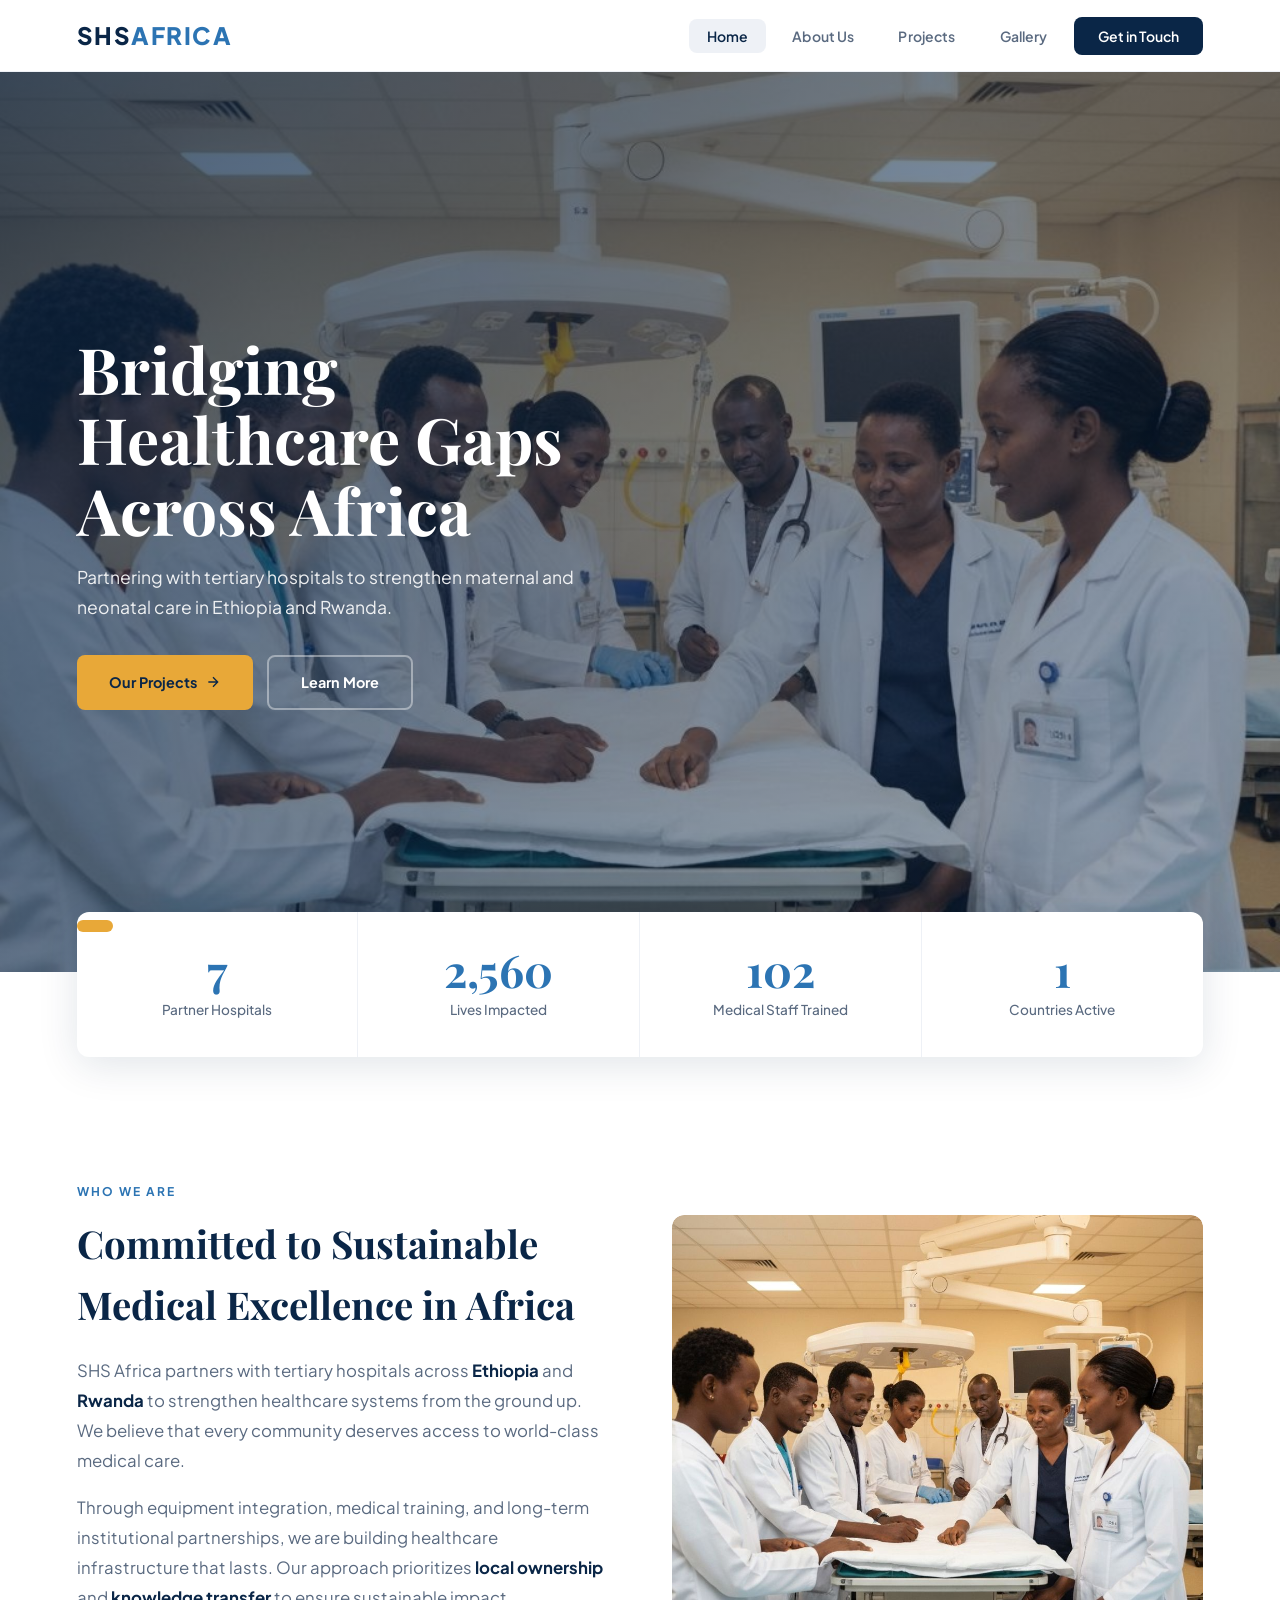
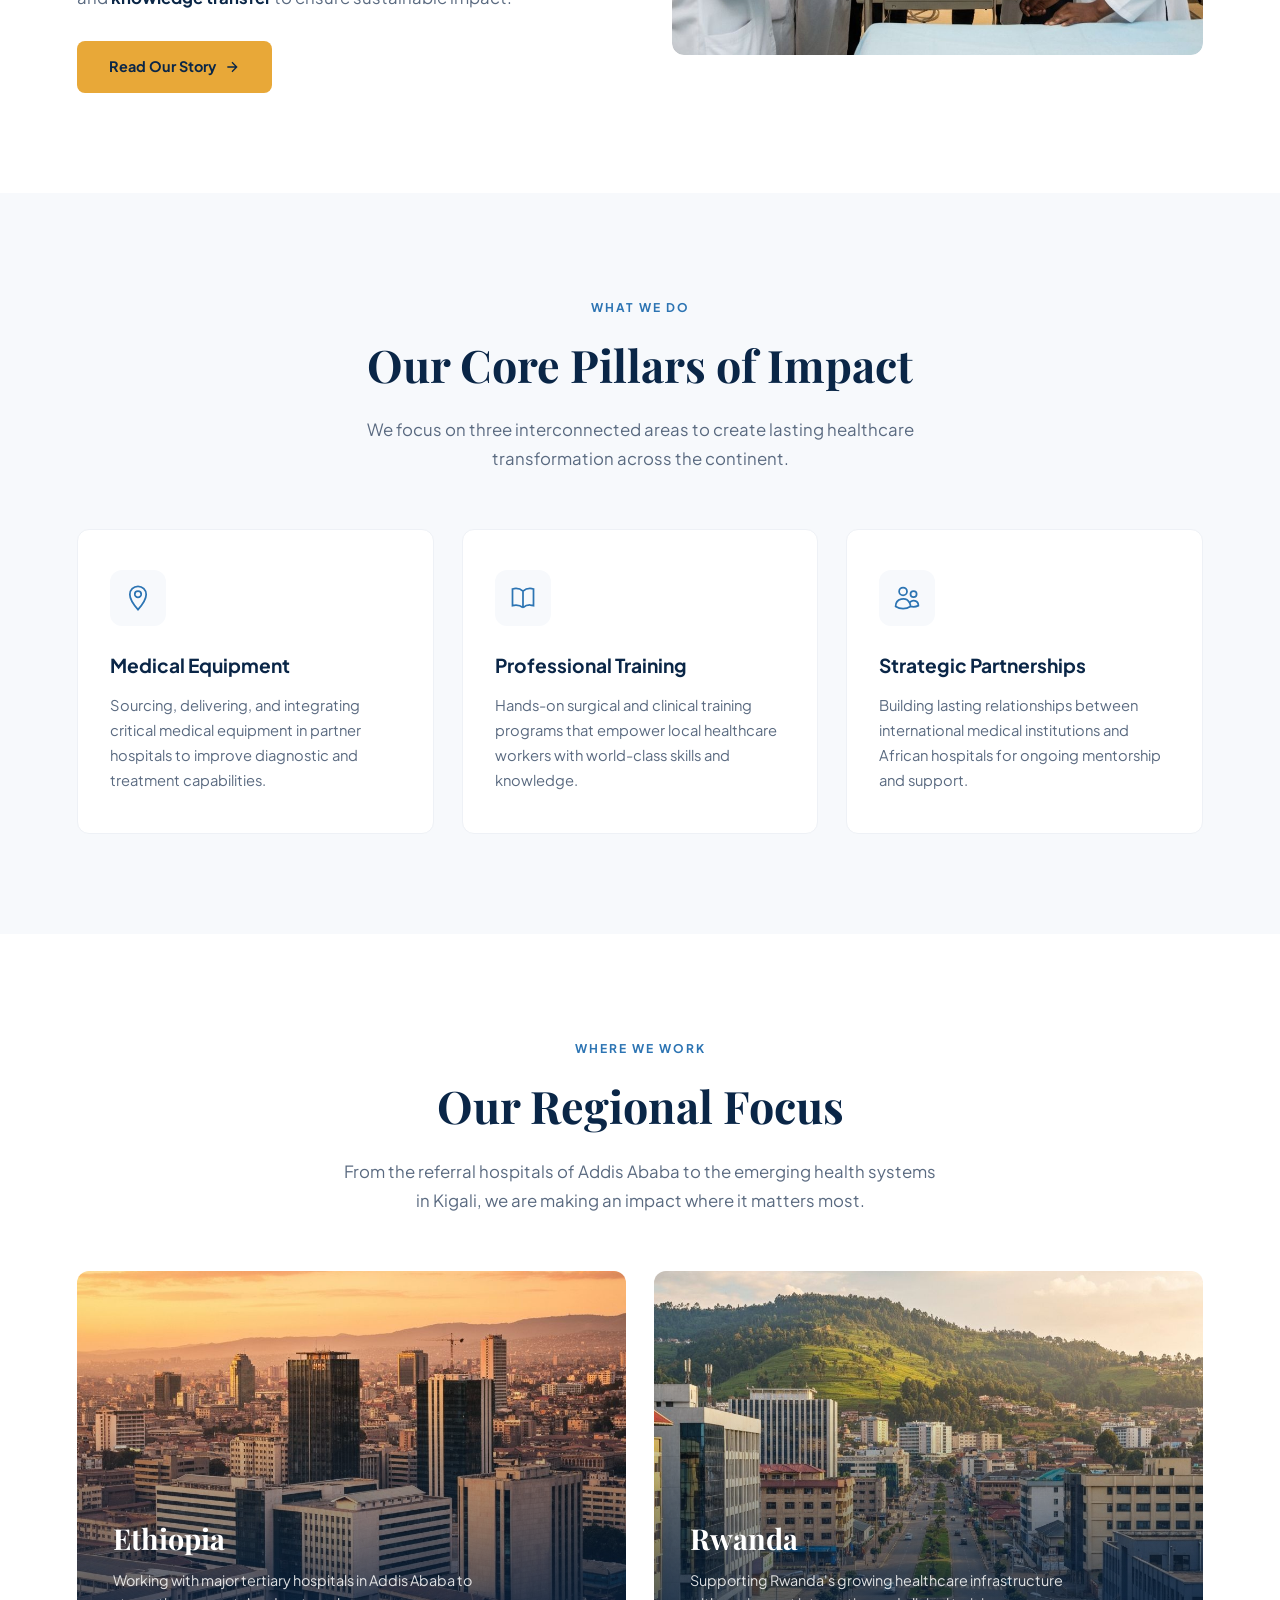
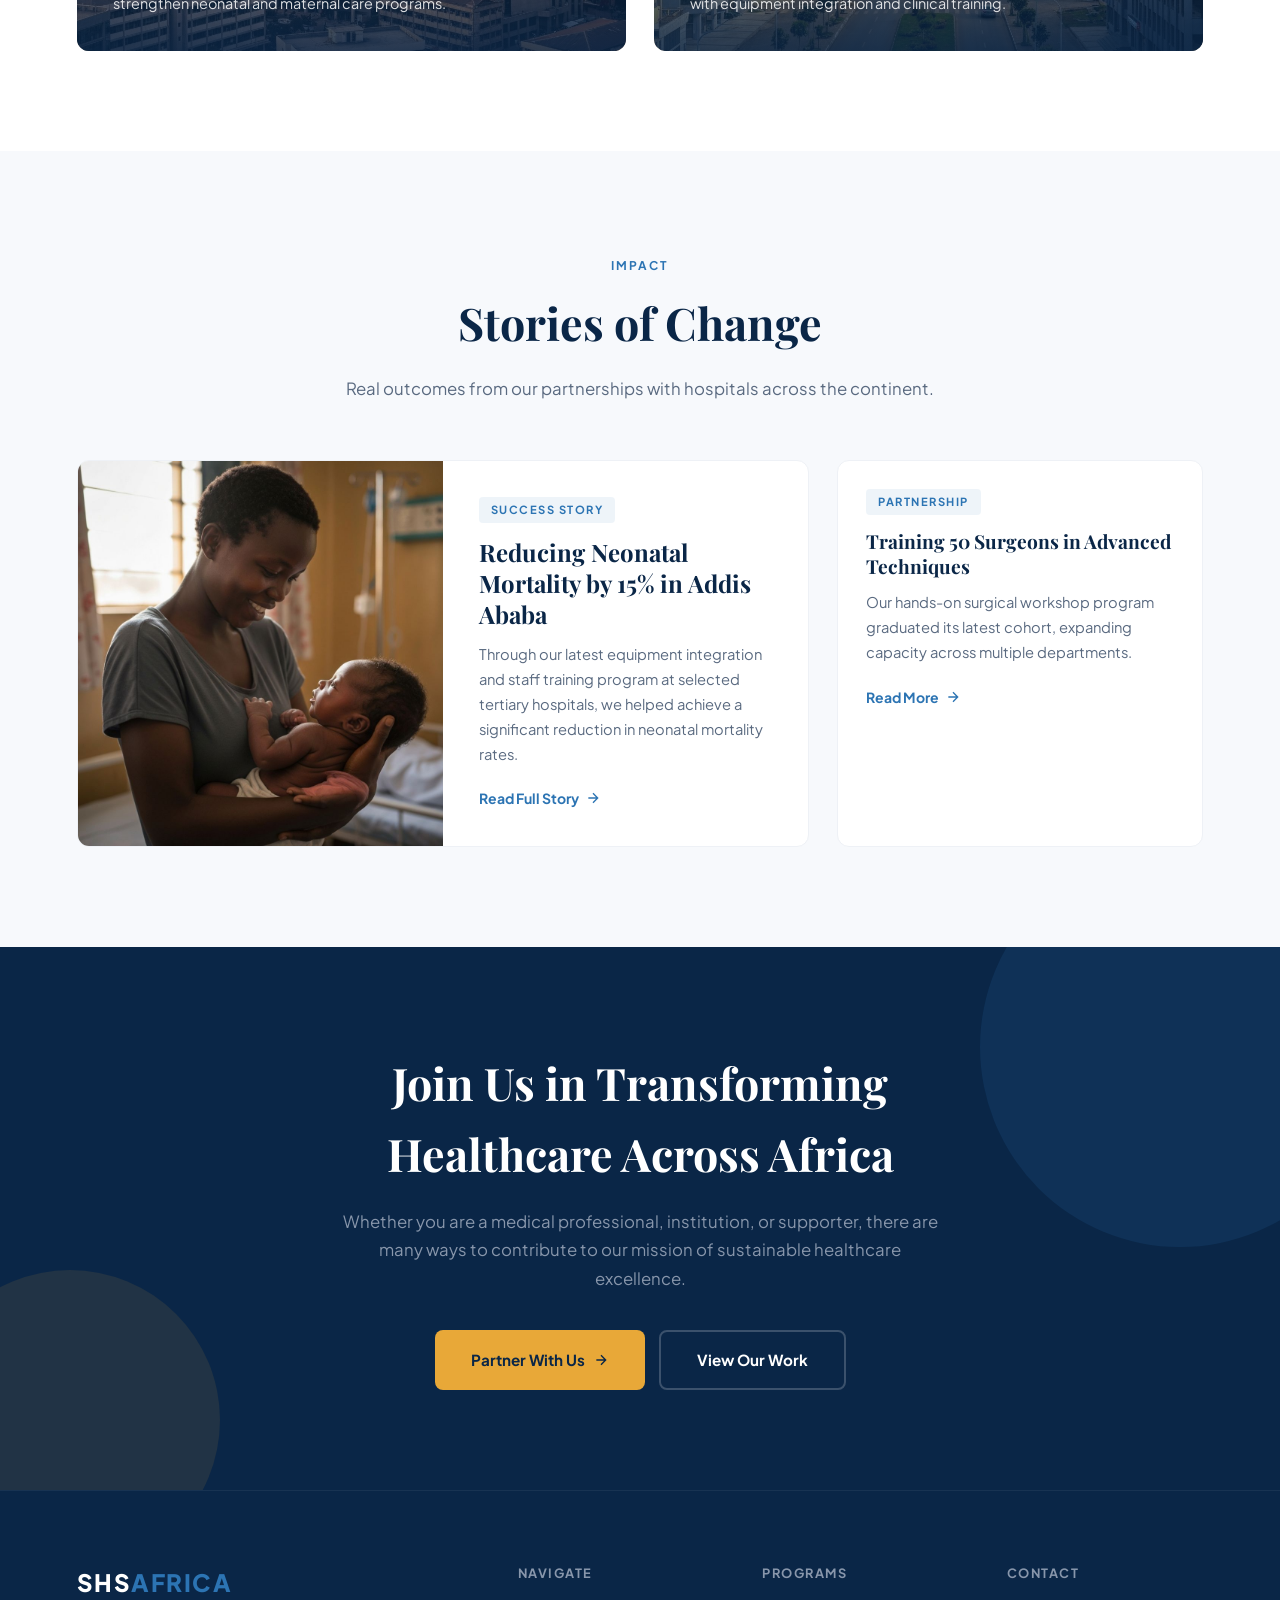
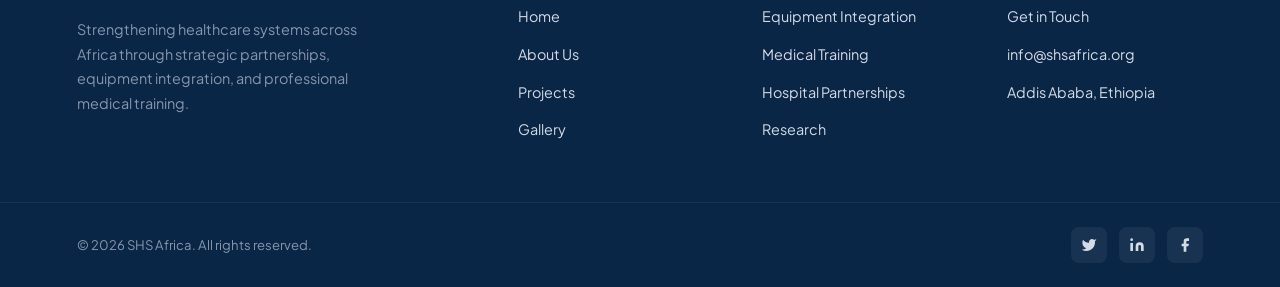
==== commit 662ea4fc: "logo update" ====
--- a/public/index.html
+++ b/public/index.html
@@ -11,7 +11,8 @@
 <body>
     <!-- Navbar -->
     <nav class="navbar" id="navbar">
-        <a href="index.html" class="logo"><img src="images/logo (1).png" style="width:80px; height: 60px;"></a>
+        <a href="index.html" class="logo">SHS<span>AFRICA</span></a>
+       
        <button class="menu-toggle" id="menuToggle" aria-label="Toggle navigation menu">
             <span></span>
             <span></span>
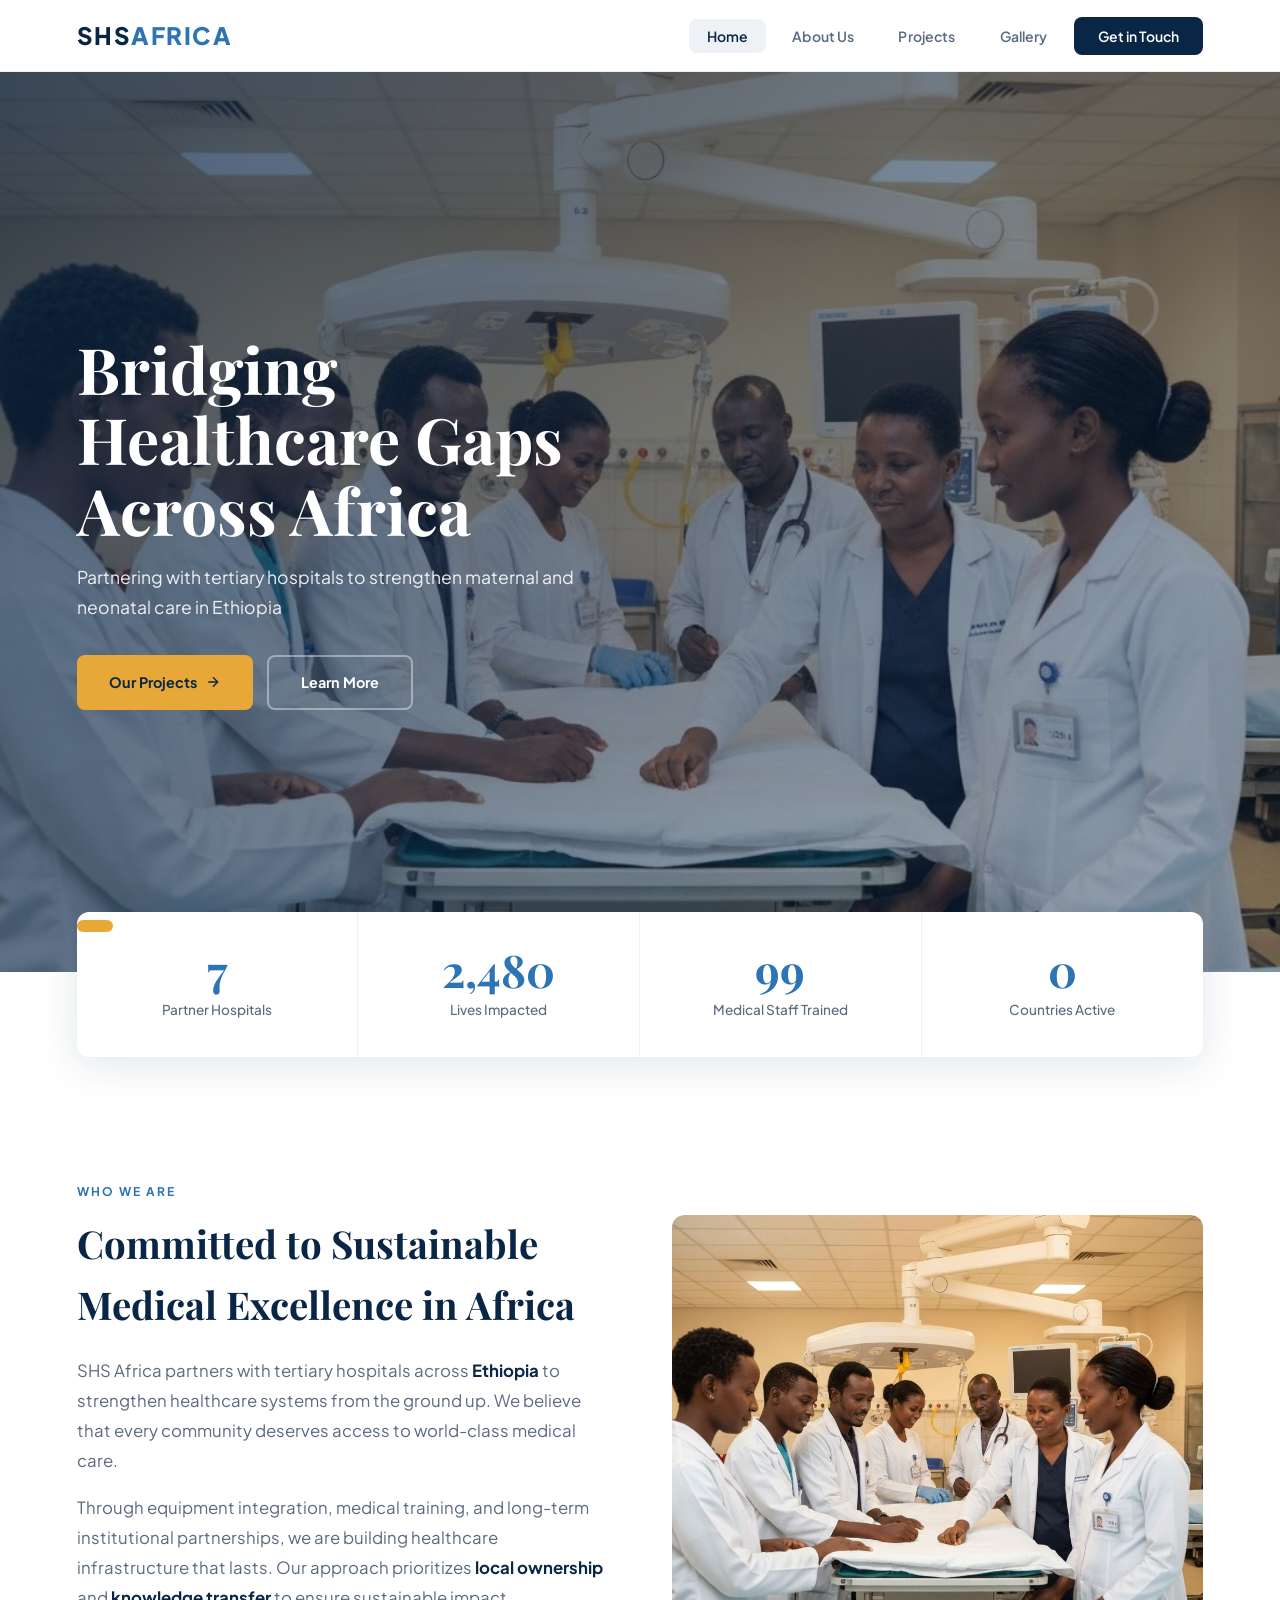
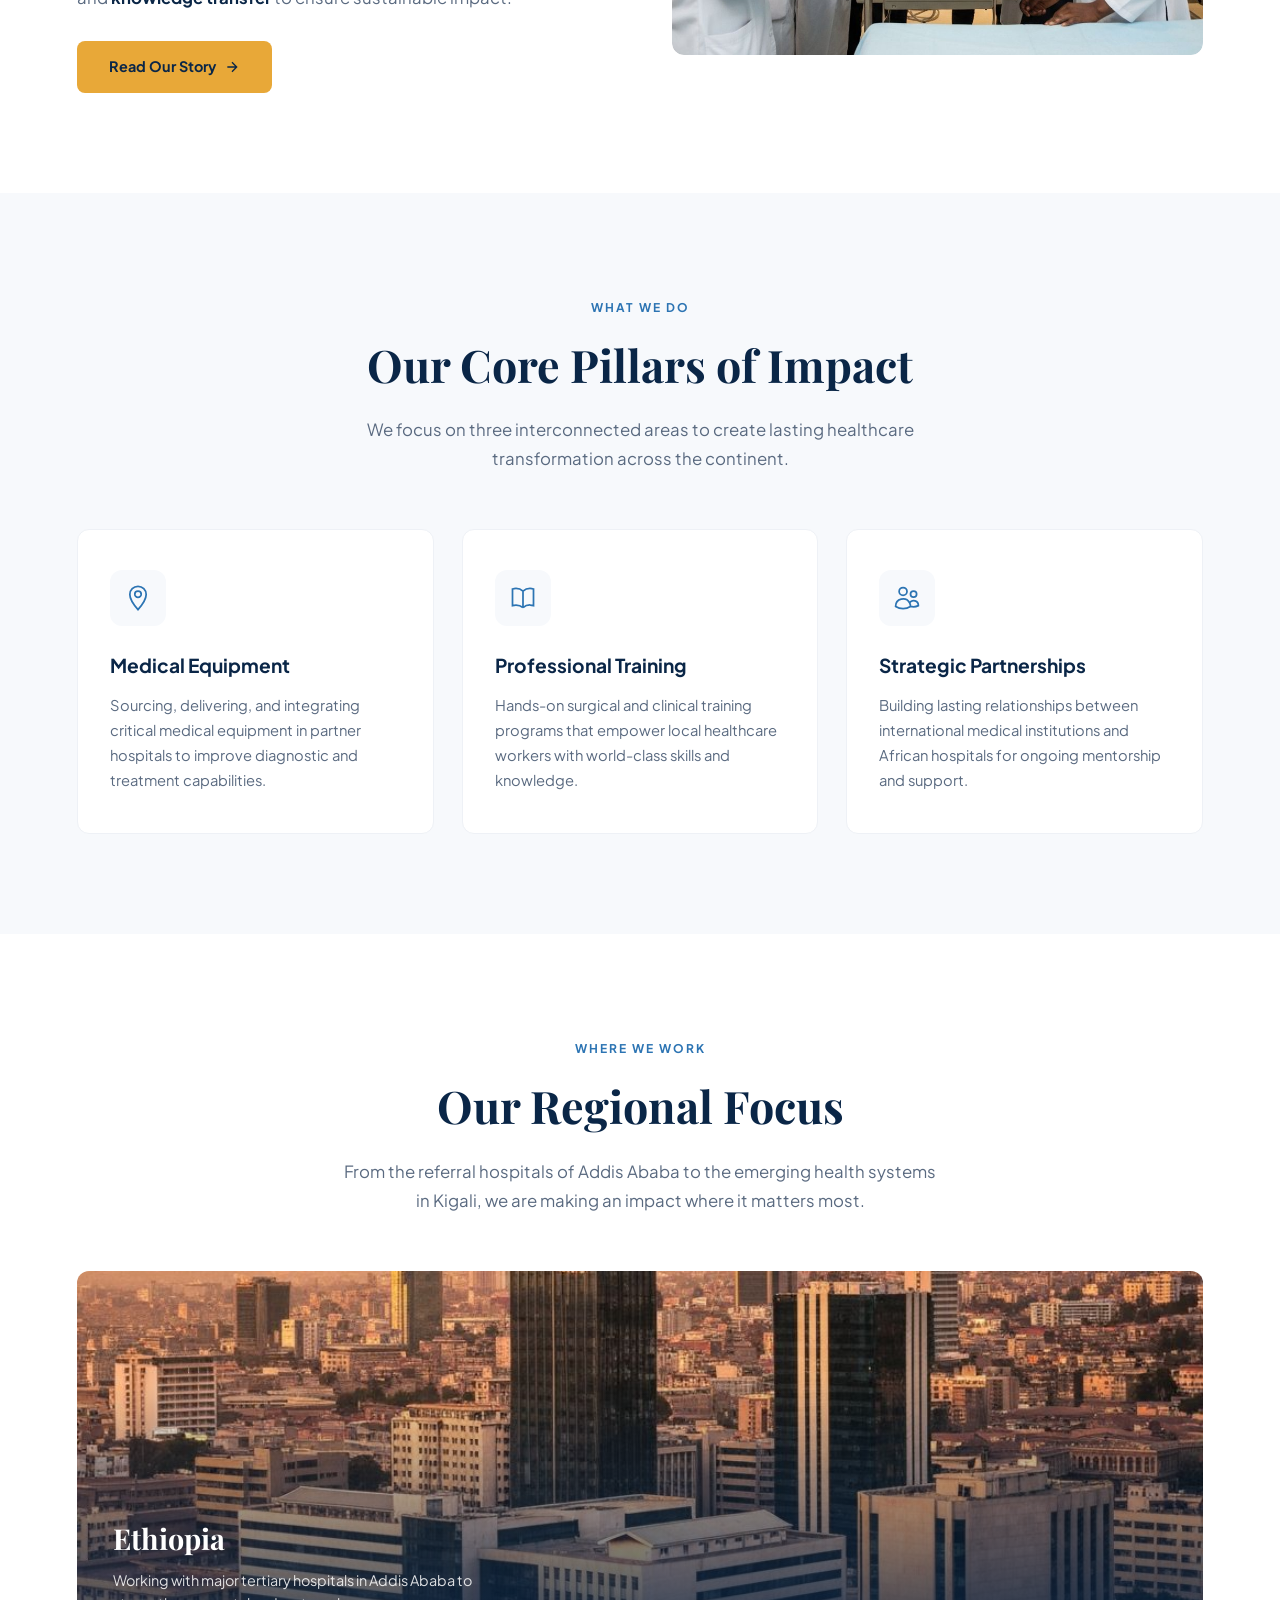
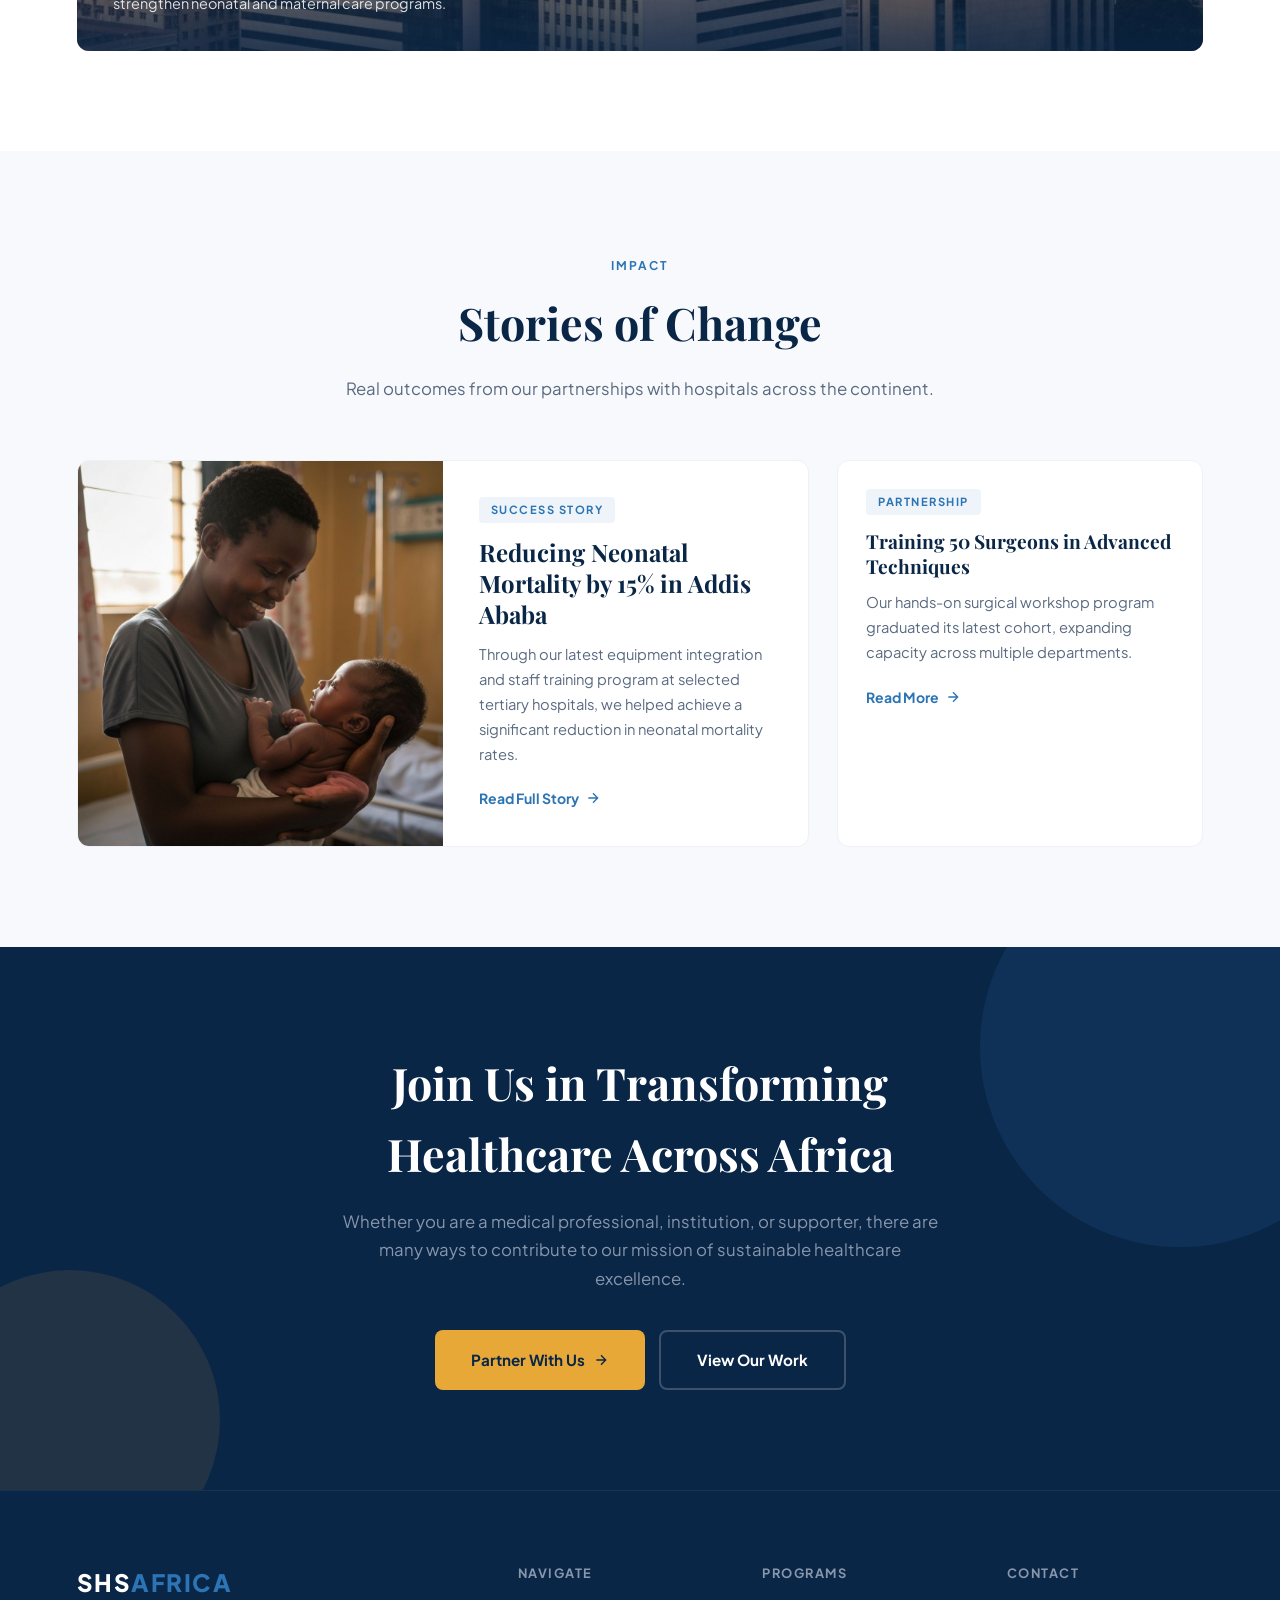
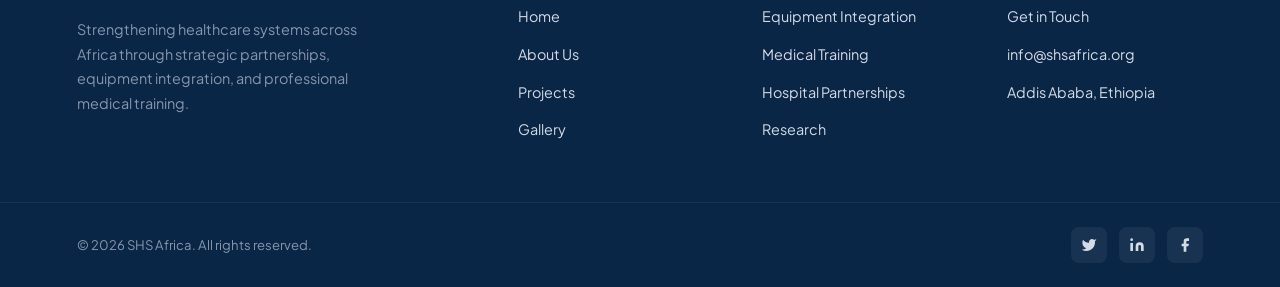
==== commit 1a802808: "design update" ====
--- a/public/index.html
+++ b/public/index.html
@@ -33,7 +33,7 @@
             <div class="hero-content">
                 <!-- <span class="hero-tag">Healthcare Excellence</span> -->
                 <h1>Bridging Healthcare Gaps Across Africa</h1>
-                <p>Partnering with tertiary hospitals to strengthen maternal and neonatal care in Ethiopia and Rwanda.</p>
+                <p>Partnering with tertiary hospitals to strengthen maternal and neonatal care in Ethiopia</p>
                 <div class="hero-buttons">
                     <a href="projects.html" class="btn-primary">
                         Our Projects
@@ -102,7 +102,7 @@
             <div class="mission-content reveal-left">
                 <span class="section-tag">Who We Are</span>
                 <h2>Committed to Sustainable Medical Excellence in Africa</h2>
-                <p>SHS Africa partners with tertiary hospitals across <strong>Ethiopia</strong> and <strong>Rwanda</strong> to strengthen healthcare systems from the ground up. We believe that every community deserves access to world-class medical care.</p>
+                <p>SHS Africa partners with tertiary hospitals across <strong>Ethiopia</strong> to strengthen healthcare systems from the ground up. We believe that every community deserves access to world-class medical care.</p>
                 <p>Through equipment integration, medical training, and long-term institutional partnerships, we are building healthcare infrastructure that lasts. Our approach prioritizes <strong>local ownership</strong> and <strong>knowledge transfer</strong> to ensure sustainable impact.</p>
                 <div style="margin-top: 28px;">
                     <a href="about.html" class="btn-primary">
@@ -156,7 +156,7 @@
             <h2>Our Regional Focus</h2>
             <p>From the referral hospitals of Addis Ababa to the emerging health systems in Kigali, we are making an impact where it matters most.</p>
         </div>
-        <div class="regions-grid">
+        <!-- <div class="regions-grid"> -->
             <div class="region-card reveal-scale" style="transition-delay: 0.1s;">
                 <img src="images/impact-ethiopia.jpg" alt="Addis Ababa, Ethiopia cityscape">
                 <div class="region-overlay">
@@ -164,14 +164,14 @@
                     <p>Working with major tertiary hospitals in Addis Ababa to strengthen neonatal and maternal care programs.</p>
                 </div>
             </div>
-            <div class="region-card reveal-scale" style="transition-delay: 0.2s;">
+            <!-- <div class="region-card reveal-scale" style="transition-delay: 0.2s;">
                 <img src="images/impact-rwanda.jpg" alt="Kigali, Rwanda cityscape">
                 <div class="region-overlay">
                     <h3>Rwanda</h3>
                     <p>Supporting Rwanda's growing healthcare infrastructure with equipment integration and clinical training.</p>
                 </div>
-            </div>
-        </div>
+            </div> -->
+        <!-- </div> -->
     </section>
 
     <!-- Success Stories -->
